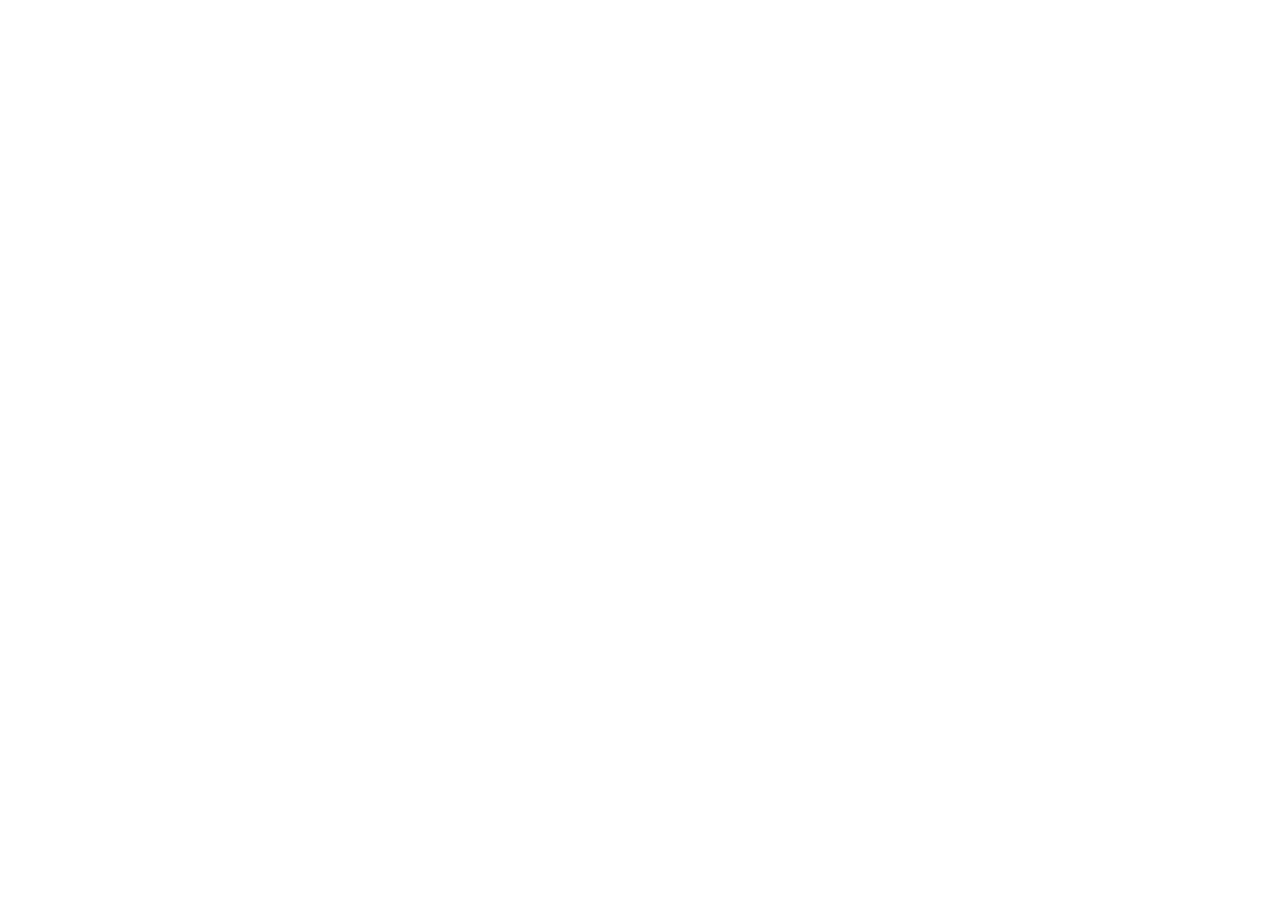
==== frontend/index.html @ 1186429f "1st" ====
<!doctype html>
<html lang="en">
<head>
<meta charset="utf-8">
<meta name="viewport" content="width=device-width,initial-scale=1">
<meta name="theme-color" content="#16140f">
<meta name="description" content="Local-first AI analysis for public GitHub repositories: architecture, technology stack, security findings, and recommendations.">
<title>GitHub Repo Analyzer</title>
<link rel="stylesheet" href="/static/style.css">
</head>
<body>
<script src="/static/app.js"></script>
</body>
</html>
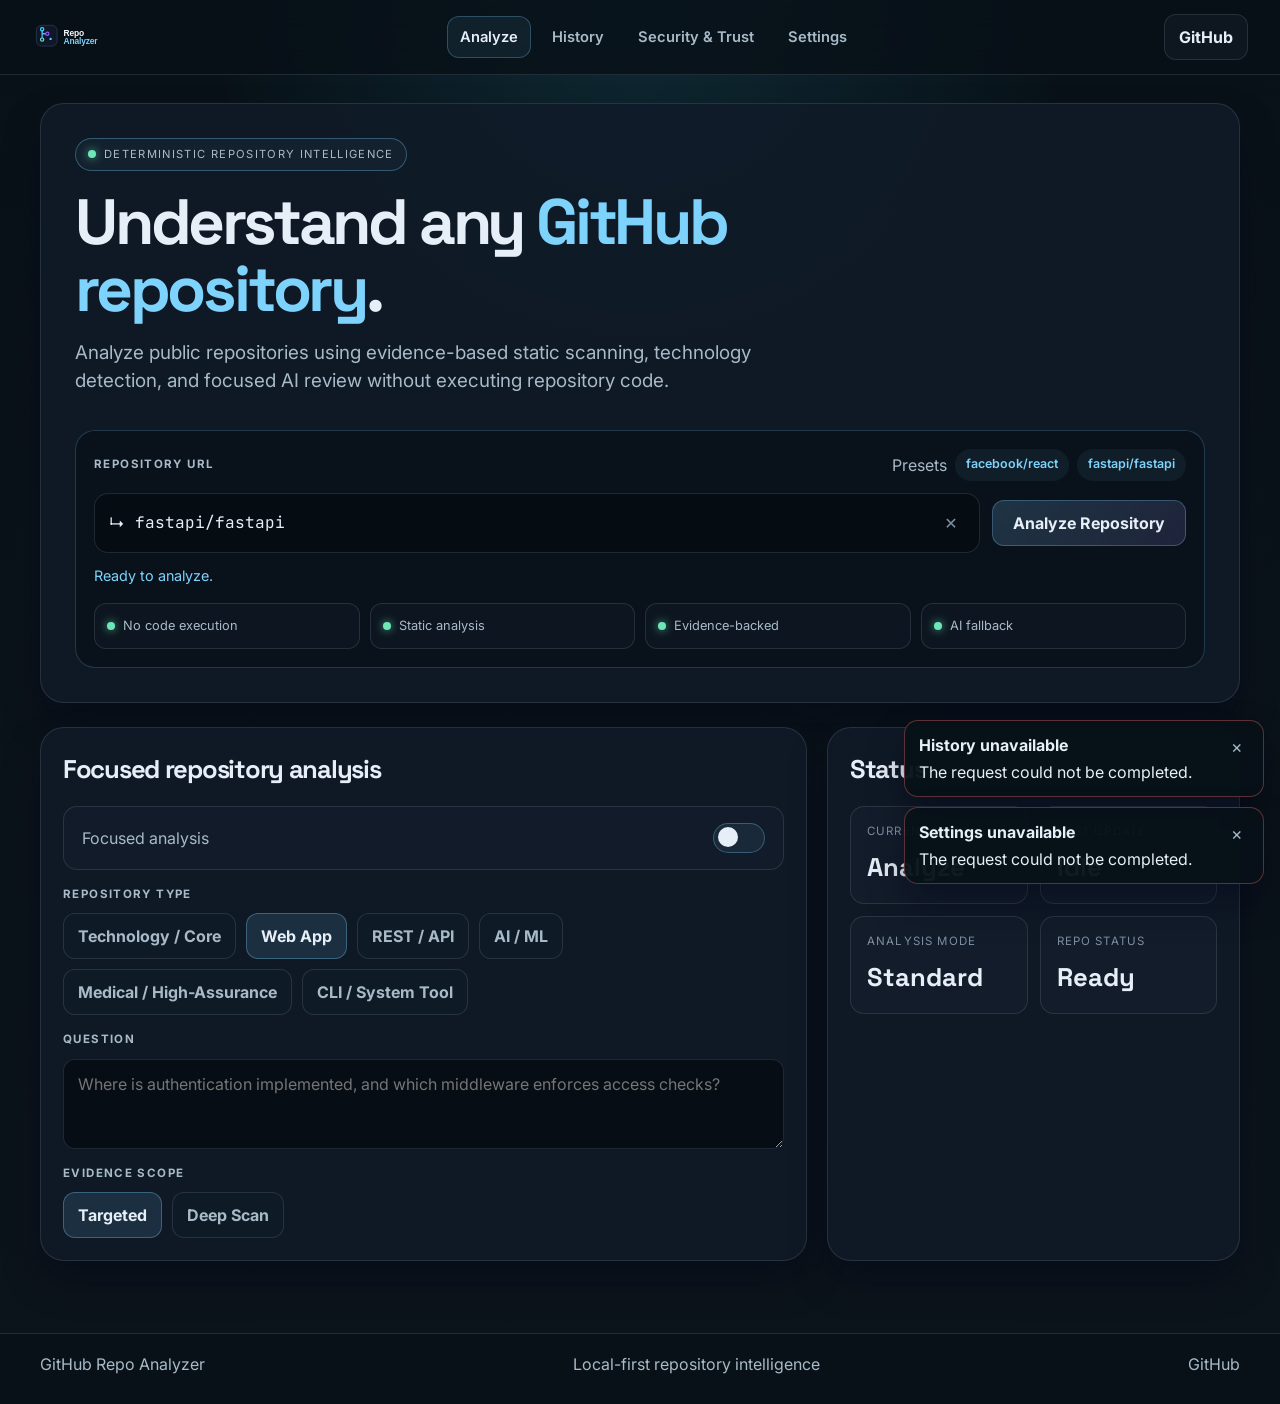
==== commit 7ed4c5b2: "2nd" ====
--- a/frontend/index.html
+++ b/frontend/index.html
@@ -1,14 +1,1029 @@
-<!doctype html>
-<html lang="en">
-<head>
-<meta charset="utf-8">
-<meta name="viewport" content="width=device-width,initial-scale=1">
-<meta name="theme-color" content="#16140f">
-<meta name="description" content="Local-first AI analysis for public GitHub repositories: architecture, technology stack, security findings, and recommendations.">
-<title>GitHub Repo Analyzer</title>
-<link rel="stylesheet" href="/static/style.css">
-</head>
-<body>
-<script src="/static/app.js"></script>
-</body>
-</html>+﻿<!DOCTYPE html>
+<html lang="en" class="dark">
+  <head>
+    <meta charset="UTF-8" />
+    <meta name="viewport" content="width=device-width, initial-scale=1.0" />
+    <meta name="description" content="GitHub Repo Analyzer for evidence-based repository intelligence." />
+    <title>GitHub Repo Analyzer</title>
+    <link rel="preconnect" href="https://fonts.googleapis.com" />
+    <link rel="preconnect" href="https://fonts.gstatic.com" crossorigin />
+    <link href="https://fonts.googleapis.com/css2?family=Inter:wght@400;500;600;700;800&family=JetBrains+Mono:wght@400;500;600;700&family=Space+Grotesk:wght@500;600;700&display=swap" rel="stylesheet" />
+    <style>
+      :root {
+        --bg: #081118;
+        --bg-elevated: #0d1721;
+        --surface: #101b28;
+        --surface-soft: #132332;
+        --surface-strong: #1a2d3d;
+        --border: rgba(148, 163, 184, 0.18);
+        --border-strong: rgba(125, 211, 252, 0.32);
+        --text: #e6eef7;
+        --text-soft: #a8bac7;
+        --text-faint: #7e8ea1;
+        --primary: #7dd3fc;
+        --primary-strong: #3ddcff;
+        --secondary: #a78bfa;
+        --success: #6ee7b7;
+        --warning: #fbbf24;
+        --danger: #f87171;
+        --shadow: 0 20px 36px rgba(2, 6, 23, 0.38);
+      }
+
+      * { box-sizing: border-box; }
+      html { scroll-behavior: smooth; }
+      body {
+        margin: 0;
+        min-height: 100vh;
+        background:
+          radial-gradient(circle at top, rgba(61, 220, 255, 0.12), transparent 28%),
+          linear-gradient(180deg, #081118 0%, #0c141b 100%);
+        color: var(--text);
+        font-family: 'Inter', system-ui, sans-serif;
+        line-height: 1.5;
+      }
+      a { color: inherit; text-decoration: none; }
+      button, input, textarea, select { font: inherit; }
+      button { cursor: pointer; }
+      img { display: block; max-width: 100%; }
+      .sr-only {
+        position: absolute; width: 1px; height: 1px; padding: 0; margin: -1px; overflow: hidden; clip: rect(0,0,0,0); white-space: nowrap; border: 0;
+      }
+      .app-shell { min-height: 100vh; display: flex; flex-direction: column; }
+      .topbar {
+        position: sticky; top: 0; z-index: 40; display: flex; align-items: center; justify-content: space-between; gap: 16px;
+        min-height: 72px; padding: 14px clamp(16px, 3vw, 32px); background: rgba(8, 17, 24, 0.82); backdrop-filter: blur(14px);
+        border-bottom: 1px solid var(--border);
+      }
+      .brand { display: inline-flex; align-items: center; gap: 10px; min-width: 0; }
+      .brand-logo { width: 110px; height: 26px; object-fit: contain; }
+      .desktop-nav { display: flex; align-items: center; justify-content: center; gap: 8px; flex: 1; min-width: 0; }
+      .nav-item {
+        border: 1px solid transparent; background: transparent; color: var(--text-soft); border-radius: 12px; padding: 9px 12px; font-size: 0.92rem;
+        font-weight: 600; white-space: nowrap; transition: all 0.18s ease;
+      }
+      .nav-item:hover, .nav-item:focus-visible { color: var(--text); background: rgba(148, 163, 184, 0.05); border-color: var(--border); outline: none; }
+      .nav-item.active { color: var(--text); background: rgba(125, 211, 252, 0.08); border-color: rgba(125, 211, 252, 0.26); }
+      .header-actions { display: flex; align-items: center; gap: 8px; }
+      .ghost-button, .primary-button, .secondary-button, .danger-button, .chip-button, .icon-button, .menu-button {
+        border: 1px solid transparent; border-radius: 12px; padding: 10px 14px; transition: all 0.18s ease;
+      }
+      .ghost-button, .menu-button { background: rgba(148, 163, 184, 0.05); border-color: var(--border); color: var(--text); }
+      .primary-button { background: linear-gradient(135deg, rgba(125, 211, 252, 0.18), rgba(167, 139, 250, 0.14)); border-color: rgba(125, 211, 252, 0.28); color: var(--text); }
+      .secondary-button { background: rgba(167, 139, 250, 0.08); border-color: rgba(167, 139, 250, 0.26); color: #ddd6fe; }
+      .danger-button { background: rgba(248, 113, 113, 0.08); border-color: rgba(248, 113, 113, 0.22); color: #fecaca; }
+      .ghost-button:hover, .primary-button:hover, .secondary-button:hover, .danger-button:hover, .chip-button:hover, .icon-button:hover, .menu-button:hover { transform: translateY(-1px); }
+      .topbar .menu-button { display: none; }
+      .mobile-menu { position: fixed; inset: 72px 0 auto 0; z-index: 30; background: rgba(7, 12, 17, 0.97); backdrop-filter: blur(16px); border-bottom: 1px solid var(--border); padding: 16px; transform: translateY(-8px); opacity: 0; pointer-events: none; transition: all 0.2s ease; }
+      .mobile-menu.open { opacity: 1; pointer-events: auto; transform: translateY(0); }
+      .mobile-menu nav { display: flex; flex-direction: column; gap: 8px; }
+      .mobile-menu .nav-item { width: 100%; text-align: left; }
+      main { width: min(1200px, calc(100% - 32px)); margin: 0 auto; padding: 28px 0 72px; flex: 1; }
+      .view { display: none; }
+      .view.active { display: block; }
+      .panel, .card {
+        background: rgba(16, 27, 40, 0.88); border: 1px solid var(--border); border-radius: 24px; box-shadow: var(--shadow);
+      }
+      .hero { padding: clamp(20px, 4vw, 34px); }
+      .eyebrow {
+        display: inline-flex; align-items: center; gap: 8px; padding: 7px 12px; border-radius: 999px; border: 1px solid var(--border-strong);
+        background: rgba(125, 211, 252, 0.04); color: var(--text-soft); font-size: 0.7rem; letter-spacing: 0.12em; text-transform: uppercase; margin-bottom: 18px;
+      }
+      .eyebrow .dot { width: 8px; height: 8px; border-radius: 50%; background: var(--success); box-shadow: 0 0 10px rgba(110, 231, 183, 0.7); }
+      h1, h2, h3, h4 { margin: 0; font-family: 'Space Grotesk', 'Segoe UI', sans-serif; letter-spacing: -0.05em; }
+      h1 { font-size: clamp(2.3rem, 6vw, 4rem); line-height: 1.05; max-width: 760px; }
+      .accent { color: var(--primary); }
+      .hero-copy { max-width: 720px; margin-top: 16px; color: var(--text-soft); font-size: clamp(1rem, 2vw, 1.18rem); }
+      .repo-form {
+        margin-top: clamp(24px, 4vw, 34px); padding: 18px; border-radius: 20px; background: rgba(8, 17, 24, 0.75); border: 1px solid rgba(125, 211, 252, 0.2);
+      }
+      .field-header { display: flex; align-items: center; justify-content: space-between; gap: 12px; flex-wrap: wrap; }
+      .field-label { color: var(--text-soft); font-size: 0.72rem; text-transform: uppercase; letter-spacing: 0.12em; font-weight: 700; }
+      .preset-group { display: flex; align-items: center; gap: 8px; flex-wrap: wrap; }
+      .preset-link {
+        display: inline-flex; align-items: center; justify-content: center; min-height: 32px; padding: 0 10px; border-radius: 999px; border: 1px solid transparent;
+        background: rgba(125, 211, 252, 0.06); color: var(--primary); font-size: 0.78rem; font-weight: 600;
+      }
+      .repo-input-row { display: flex; align-items: center; gap: 12px; margin-top: 12px; }
+      .input-shell { flex: 1; display: flex; align-items: center; gap: 10px; min-height: 60px; border-radius: 14px; border: 1px solid var(--border); background: rgba(5, 12, 18, 0.86); padding: 0 12px 0 14px; }
+      .input-shell:focus-within { border-color: rgba(125, 211, 252, 0.4); box-shadow: 0 0 0 3px rgba(125, 211, 252, 0.08); }
+      .repo-input { width: 100%; min-width: 0; border: none; background: transparent; color: var(--text); padding: 16px 0; font-family: 'JetBrains Mono', monospace; font-size: clamp(0.88rem, 2vw, 1rem); outline: none; }
+      .repo-input::placeholder { color: var(--text-faint); }
+      .clear-button { flex-shrink: 0; display: inline-flex; align-items: center; justify-content: center; width: 32px; height: 32px; border-radius: 50%; background: transparent; border: 1px solid transparent; color: var(--text-faint); }
+      .primary-button, .secondary-button, .danger-button, .ghost-button, .chip-button, .icon-button, .menu-button { display: inline-flex; align-items: center; justify-content: center; gap: 8px; min-height: 46px; font-weight: 700; }
+      .primary-button { min-width: 188px; padding-inline: 20px; }
+      .status-line { min-height: 24px; font-size: 0.9rem; color: var(--text-soft); margin-top: 12px; }
+      .status-line.success { color: var(--success); }
+      .status-line.error { color: var(--danger); }
+      .status-line.info { color: var(--primary); }
+      .trust-row { display: grid; grid-template-columns: repeat(4, minmax(0, 1fr)); gap: 10px; margin-top: 14px; }
+      .trust-item {
+        display: flex; align-items: center; gap: 8px; min-height: 46px; padding: 10px 12px; border: 1px solid var(--border); border-radius: 12px; background: rgba(148, 163, 184, 0.03); color: var(--text-soft); font-size: 0.8rem;
+      }
+      .trust-item .dot { width: 8px; height: 8px; border-radius: 50%; background: var(--success); box-shadow: 0 0 8px rgba(110, 231, 183, 0.75); flex-shrink: 0; }
+      .section-grid { display: grid; gap: 20px; margin-top: 24px; }
+      .two-col { grid-template-columns: 1.3fr 0.7fr; }
+      .card { padding: 22px; }
+      .card-header { display: flex; align-items: center; justify-content: space-between; gap: 12px; margin-bottom: 18px; }
+      .card-title { font-size: clamp(1.2rem, 2vw, 1.7rem); }
+      .stack { display: grid; gap: 16px; }
+      .toggle-row { display: flex; align-items: center; justify-content: space-between; gap: 12px; padding: 16px 18px; border: 1px solid var(--border); border-radius: 14px; background: rgba(148, 163, 184, 0.02); }
+      .toggle-button { position: relative; width: 52px; height: 30px; border-radius: 999px; border: 1px solid rgba(125, 211, 252, 0.3); background: rgba(125, 211, 252, 0.08); padding: 0; }
+      .toggle-button::after { content: ''; position: absolute; top: 3px; left: 4px; width: 20px; height: 20px; border-radius: 50%; background: var(--text); transition: transform 0.2s ease; }
+      .toggle-button[aria-checked='true'] { background: rgba(110, 231, 183, 0.16); }
+      .toggle-button[aria-checked='true']::after { transform: translateX(22px); background: var(--success); }
+      .field { display: grid; gap: 10px; }
+      .chip-grid { display: flex; flex-wrap: wrap; gap: 10px; }
+      .chip-button { background: rgba(16, 27, 40, 0.76); border-color: var(--border); color: var(--text-soft); min-height: 40px; padding-inline: 14px; }
+      .chip-button.active { background: rgba(125, 211, 252, 0.12); border-color: rgba(125, 211, 252, 0.32); color: var(--text); }
+      .text-input, .textarea, .select { width: 100%; border: 1px solid var(--border); border-radius: 12px; background: rgba(5, 12, 18, 0.86); color: var(--text); padding: 12px 14px; }
+      .textarea { resize: vertical; min-height: 90px; }
+      .text-input:focus, .textarea:focus, .select:focus { border-color: rgba(125, 211, 252, 0.42); box-shadow: 0 0 0 3px rgba(125, 211, 252, 0.08); outline: none; }
+      .metrics { display: grid; grid-template-columns: repeat(auto-fit, minmax(140px, 1fr)); gap: 12px; }
+      .metric { border: 1px solid var(--border); border-radius: 14px; background: rgba(148, 163, 184, 0.025); padding: 16px; }
+      .metric-label { display: block; font-size: 0.72rem; letter-spacing: 0.1em; text-transform: uppercase; color: var(--text-faint); margin-bottom: 8px; }
+      .metric-value { font-family: 'Space Grotesk', 'Segoe UI', sans-serif; font-size: clamp(1.2rem, 2vw, 1.7rem); font-weight: 700; }
+      .progress-shell { display: grid; gap: 18px; }
+      .progress-header { display: flex; align-items: center; justify-content: space-between; gap: 16px; flex-wrap: wrap; }
+      .status-badge {
+        display: inline-flex; align-items: center; gap: 8px; border-radius: 999px; background: rgba(125, 211, 252, 0.07); border: 1px solid rgba(125, 211, 252, 0.2); padding: 8px 12px; color: var(--primary); font-weight: 700; font-size: 0.78rem; letter-spacing: 0.08em; text-transform: uppercase;
+      }
+      .status-badge::before { content: ''; width: 8px; height: 8px; border-radius: 50%; background: currentColor; }
+      .progress-bar { height: 12px; border-radius: 999px; border: 1px solid rgba(148,163,184,0.12); background: rgba(148,163,184,0.08); overflow: hidden; }
+      .progress-fill { width: 0; height: 100%; background: linear-gradient(90deg, var(--primary), var(--secondary)); transition: width 0.25s ease; }
+      .pipeline-list { display: grid; gap: 10px; }
+      .pipeline-item { display: grid; grid-template-columns: 16px 1fr auto; gap: 12px; align-items: center; padding: 10px 12px; border: 1px solid var(--border); border-radius: 12px; background: rgba(148, 163, 184, 0.02); }
+      .pipeline-item.active { border-color: rgba(125, 211, 252, 0.35); background: rgba(125, 211, 252, 0.08); }
+      .pipeline-item.complete { border-color: rgba(110, 231, 183, 0.35); background: rgba(110, 231, 183, 0.06); }
+      .pipeline-dot { width: 10px; height: 10px; border-radius: 50%; background: rgba(148, 163, 184, 0.5); }
+      .pipeline-item.complete .pipeline-dot { background: var(--success); }
+      .pipeline-item.active .pipeline-dot { background: var(--primary); box-shadow: 0 0 10px rgba(125, 211, 252, 0.7); }
+      .pipeline-meta { color: var(--text-faint); font-size: 0.72rem; text-transform: uppercase; letter-spacing: 0.08em; }
+      .report-hero { display: flex; align-items: center; justify-content: space-between; gap: 12px; flex-wrap: wrap; margin-bottom: 18px; }
+      .report-actions { display: flex; flex-wrap: wrap; gap: 10px; }
+      .report-sections { display: grid; gap: 18px; }
+      .report-section { border: 1px solid var(--border); border-radius: 18px; background: rgba(148,163,184,0.02); padding: 18px; }
+      .report-section h3 { font-size: 1.08rem; margin-bottom: 12px; }
+      .tag-list { display: flex; flex-wrap: wrap; gap: 8px; }
+      .tag { display: inline-flex; align-items: center; border-radius: 999px; border: 1px solid var(--border); background: rgba(148, 163, 184, 0.04); padding: 6px 10px; color: var(--text-soft); font-size: 0.78rem; }
+      .muted { color: var(--text-soft); }
+      .list { display: grid; gap: 12px; }
+      .list-item { border: 1px solid var(--border); border-radius: 12px; background: rgba(148,163,184,0.02); padding: 14px 16px; }
+      .history-grid { display: grid; gap: 12px; }
+      .history-item { padding: 16px; border: 1px solid var(--border); border-radius: 14px; background: rgba(148,163,184,0.02); }
+      .history-row { display: flex; align-items: center; justify-content: space-between; gap: 12px; flex-wrap: wrap; }
+      .history-title { font-weight: 700; }
+      .history-actions { display: flex; gap: 8px; flex-wrap: wrap; }
+      .empty-state { padding: 26px 18px; border: 1px dashed var(--border); border-radius: 14px; text-align: center; color: var(--text-soft); }
+      .settings-list { display: grid; gap: 12px; }
+      .settings-row { display: flex; justify-content: space-between; align-items: center; gap: 12px; border: 1px solid var(--border); border-radius: 12px; padding: 12px 14px; background: rgba(148,163,184,0.02); }
+      .info-grid { display: grid; grid-template-columns: repeat(auto-fit, minmax(200px, 1fr)); gap: 12px; }
+      .info-box { border: 1px solid var(--border); border-radius: 14px; padding: 16px; background: rgba(148,163,184,0.02); }
+      .info-box h4 { font-size: 0.8rem; letter-spacing: 0.08em; text-transform: uppercase; color: var(--text-faint); margin-bottom: 8px; }
+      footer { border-top: 1px solid var(--border); margin-top: auto; background: rgba(8,17,24,0.7); }
+      .footer-inner { width: min(1200px, calc(100% - 32px)); margin: 0 auto; padding: 18px 0 28px; display: flex; align-items: center; justify-content: space-between; gap: 12px; flex-wrap: wrap; color: var(--text-soft); }
+      .toast-stack { position: fixed; right: 16px; bottom: 16px; z-index: 60; width: min(360px, calc(100vw - 32px)); display: grid; gap: 10px; }
+      .toast {
+        display: flex; align-items: flex-start; justify-content: space-between; gap: 12px; padding: 12px 14px; border: 1px solid var(--border); border-radius: 14px; background: rgba(8,17,24,0.96); box-shadow: var(--shadow);
+      }
+      .toast.success { border-color: rgba(110,231,183,0.35); }
+      .toast.error { border-color: rgba(248,113,113,0.35); }
+      .toast.info { border-color: rgba(125,211,252,0.35); }
+      .toast-title { display: block; font-weight: 700; margin-bottom: 3px; }
+      .toast-close { background: transparent; border: none; color: var(--text-soft); font-size: 1.1rem; }
+      .button-disabled { opacity: 0.6; pointer-events: none; }
+      .visually-hidden { position: absolute !important; clip: rect(1px,1px,1px,1px); height: 1px; width: 1px; overflow: hidden; white-space: nowrap; }
+      @media (max-width: 900px) { .desktop-nav { display: none; } .topbar .menu-button { display: inline-flex; } .two-col { grid-template-columns: 1fr; } }
+      @media (max-width: 640px) {
+        main { width: min(1200px, calc(100% - 20px)); padding-top: 18px; }
+        .topbar { padding-inline: 12px; }
+        .brand-logo { width: 100px; height: 24px; }
+        .repo-input-row { flex-direction: column; align-items: stretch; }
+        .primary-button { width: 100%; }
+        .trust-row { grid-template-columns: repeat(2, minmax(0, 1fr)); }
+        .card, .hero { padding: 16px; }
+      }
+      @media (max-width: 380px) { .trust-row { grid-template-columns: 1fr; } }
+      @media (prefers-reduced-motion: reduce) {
+        *, *::before, *::after { animation-duration: 0.01ms !important; animation-iteration-count: 1 !important; transition-duration: 0.01ms !important; scroll-behavior: auto !important; }
+      }
+    </style>
+  </head>
+  <body>
+    <div class="app-shell">
+      <header class="topbar" aria-label="Site header">
+        <div class="brand" aria-label="GitHub Repo Analyzer home">
+          <img class="brand-logo" src="assets/logo.svg" alt="GitHub Repo Analyzer logo" />
+        </div>
+
+        <nav class="desktop-nav" aria-label="Primary navigation">
+          <button class="nav-item active" type="button" data-view="analyze">Analyze</button>
+          <button class="nav-item" type="button" data-view="history">History</button>
+          <button class="nav-item" type="button" data-view="security">Security &amp; Trust</button>
+          <button class="nav-item" type="button" data-view="settings">Settings</button>
+        </nav>
+
+        <div class="header-actions">
+          <a class="ghost-button" href="https://github.com" target="_blank" rel="noreferrer">GitHub</a>
+          <button class="menu-button" id="menuToggle" type="button" aria-expanded="false" aria-controls="mobileMenu" aria-label="Toggle navigation menu">Menu</button>
+        </div>
+      </header>
+
+      <div class="mobile-menu" id="mobileMenu" aria-label="Mobile menu">
+        <nav>
+          <button class="nav-item active" type="button" data-view="analyze">Analyze</button>
+          <button class="nav-item" type="button" data-view="history">History</button>
+          <button class="nav-item" type="button" data-view="security">Security &amp; Trust</button>
+          <button class="nav-item" type="button" data-view="settings">Settings</button>
+          <a class="nav-item" href="https://github.com" target="_blank" rel="noreferrer">GitHub Repository</a>
+        </nav>
+      </div>
+
+      <main>
+        <section class="view active" data-view-section="analyze">
+          <div class="hero panel">
+            <div class="eyebrow"><span class="dot" aria-hidden="true"></span> Deterministic repository intelligence</div>
+            <h1>Understand any <span class="accent">GitHub repository</span>.</h1>
+            <p class="hero-copy">Analyze public repositories using evidence-based static scanning, technology detection, and focused AI review without executing repository code.</p>
+
+            <div class="repo-form">
+              <div class="field-header">
+                <label class="field-label" for="repoInput">Repository URL</label>
+                <div class="preset-group" aria-label="Quick repository presets">
+                  <span class="muted">Presets</span>
+                  <button class="preset-link" type="button" data-preset="facebook/react">facebook/react</button>
+                  <button class="preset-link" type="button" data-preset="fastapi/fastapi">fastapi/fastapi</button>
+                </div>
+              </div>
+
+              <div class="repo-input-row">
+                <div class="input-shell">
+                  <span aria-hidden="true">↳</span>
+                  <input id="repoInput" class="repo-input" type="text" value="fastapi/fastapi" spellcheck="false" autocomplete="off" aria-label="Repository URL or owner/repository" placeholder="https://github.com/owner/repository" />
+                  <button class="clear-button" id="clearRepoInput" type="button" aria-label="Clear repository input">✕</button>
+                </div>
+                <button class="primary-button" id="analyzeButton" type="button">Analyze Repository</button>
+              </div>
+
+              <div id="validationStatus" class="status-line info" aria-live="polite">Ready to analyze.</div>
+
+              <div class="trust-row" aria-label="Trust and safety highlights">
+                <div class="trust-item"><span class="dot" aria-hidden="true"></span><span>No code execution</span></div>
+                <div class="trust-item"><span class="dot" aria-hidden="true"></span><span>Static analysis</span></div>
+                <div class="trust-item"><span class="dot" aria-hidden="true"></span><span>Evidence-backed</span></div>
+                <div class="trust-item"><span class="dot" aria-hidden="true"></span><span>AI fallback</span></div>
+              </div>
+            </div>
+          </div>
+
+          <div class="section-grid two-col">
+            <div class="card">
+              <div class="card-header">
+                <h2 class="card-title">Focused repository analysis</h2>
+              </div>
+
+              <div class="stack">
+                <div class="toggle-row">
+                  <span class="muted">Focused analysis</span>
+                  <button id="focusedToggle" class="toggle-button" type="button" role="switch" aria-checked="false" aria-label="Enable focused analysis"></button>
+                </div>
+
+                <div class="field">
+                  <label class="field-label" for="archetypeGrid">Repository type</label>
+                  <div class="chip-grid" id="archetypeGrid" aria-label="Repository archetype selector"></div>
+                </div>
+
+                <div class="field">
+                  <label class="field-label" for="questionInput">Question</label>
+                  <textarea id="questionInput" class="textarea" placeholder="Where is authentication implemented, and which middleware enforces access checks?" aria-label="Focused analysis question" disabled></textarea>
+                </div>
+
+                <div class="field">
+                  <label class="field-label">Evidence scope</label>
+                  <div class="chip-grid" id="scopeGrid" aria-label="Evidence scope selector">
+                    <button class="chip-button active" type="button" data-scope="targeted" aria-pressed="true">Targeted</button>
+                    <button class="chip-button" type="button" data-scope="deep" aria-pressed="false">Deep Scan</button>
+                  </div>
+                </div>
+              </div>
+            </div>
+
+            <div class="card">
+              <div class="card-header">
+                <h2 class="card-title">Status</h2>
+              </div>
+              <div class="metrics">
+                <div class="metric">
+                  <span class="metric-label">Current view</span>
+                  <span class="metric-value" id="viewStatus">Analyze</span>
+                </div>
+                <div class="metric">
+                  <span class="metric-label">Last update</span>
+                  <span class="metric-value" id="lastUpdatedStatus">Idle</span>
+                </div>
+                <div class="metric">
+                  <span class="metric-label">Analysis mode</span>
+                  <span class="metric-value" id="analysisModeStatus">Standard</span>
+                </div>
+                <div class="metric">
+                  <span class="metric-label">Repo status</span>
+                  <span class="metric-value" id="repoStatusValue">Ready</span>
+                </div>
+              </div>
+            </div>
+          </div>
+        </section>
+
+        <section class="view" data-view-section="progress">
+          <div class="card">
+            <div class="progress-shell">
+              <div class="progress-header">
+                <div>
+                  <div class="field-label">Analysis pipeline</div>
+                  <h2 class="card-title" id="progressTitle">Queued</h2>
+                </div>
+                <div class="status-badge" id="progressBadge">Queued</div>
+              </div>
+
+              <div class="progress-bar" aria-label="Analysis progress">
+                <div class="progress-fill" id="progressFill"></div>
+              </div>
+
+              <div class="pipeline-list" id="pipelineList"></div>
+
+              <div class="report-actions">
+                <button class="secondary-button" type="button" id="returnToAnalyze">Back to analyze</button>
+                <button class="danger-button" type="button" id="cancelAnalysisButton" hidden>Abort analysis</button>
+              </div>
+            </div>
+          </div>
+        </section>
+
+        <section class="view" data-view-section="report">
+          <div class="report-hero">
+            <div>
+              <div class="field-label">Repository report</div>
+              <h2 class="card-title" id="reportTitle">Repository report</h2>
+            </div>
+            <div class="report-actions">
+              <button class="secondary-button" type="button" id="reAnalyzeButton">Re-analyze</button>
+              <button class="ghost-button" type="button" id="exportReportButton">Export</button>
+              <button class="ghost-button" type="button" id="shareReportButton">Share</button>
+              <button class="ghost-button" type="button" id="copyReportButton">Copy</button>
+            </div>
+          </div>
+
+          <div class="report-sections" id="reportSections"></div>
+        </section>
+
+        <section class="view" data-view-section="history">
+          <div class="card">
+            <div class="card-header">
+              <h2 class="card-title">Analysis history</h2>
+            </div>
+            <div id="historyList" class="history-grid"></div>
+          </div>
+        </section>
+
+        <section class="view" data-view-section="security">
+          <div class="card">
+            <div class="card-header">
+              <h2 class="card-title">Security &amp; trust</h2>
+            </div>
+            <div class="info-grid">
+              <div class="info-box">
+                <h4>Repository access</h4>
+                <p class="muted">Public GitHub repositories are validated and downloaded via the backend using the GitHub REST API. The app never executes repository code or package installers.</p>
+              </div>
+              <div class="info-box">
+                <h4>Static analysis</h4>
+                <p class="muted">Archives are scanned locally in a deterministic workspace. Unsafe paths, secrets, and oversized content are filtered before AI review.</p>
+              </div>
+              <div class="info-box">
+                <h4>AI processing</h4>
+                <p class="muted">Evidence is sent to configured AI providers in a provider-priority sequence. Keys remain in backend environment settings and are never exposed to the browser.</p>
+              </div>
+              <div class="info-box">
+                <h4>Evidence generation</h4>
+                <p class="muted">Focused analyses cite real file excerpts and line ranges extracted from the repository workspace after ranking and review.</p>
+              </div>
+            </div>
+          </div>
+        </section>
+
+        <section class="view" data-view-section="settings">
+          <div class="card">
+            <div class="card-header">
+              <h2 class="card-title">Settings</h2>
+            </div>
+            <div id="settingsPanel" class="settings-list"></div>
+          </div>
+        </section>
+      </main>
+
+      <footer>
+        <div class="footer-inner">
+          <div>GitHub Repo Analyzer</div>
+          <div>Local-first repository intelligence</div>
+          <div><a href="https://github.com" target="_blank" rel="noreferrer">GitHub</a></div>
+        </div>
+      </footer>
+    </div>
+
+    <div id="toastStack" class="toast-stack" aria-live="polite" aria-atomic="true"></div>
+
+    <script>
+      const PIPELINE_STAGES = [
+        { key: 'queued', label: 'Queued' },
+        { key: 'validating', label: 'Repository validation' },
+        { key: 'downloading', label: 'Repository fetch' },
+        { key: 'extracting', label: 'Repository indexing' },
+        { key: 'scanning', label: 'Technology detection' },
+        { key: 'building_context', label: 'Context assembly' },
+        { key: 'discovering', label: 'Evidence ranking' },
+        { key: 'extracting_evidence', label: 'Evidence extraction' },
+        { key: 'interpreting', label: 'AI reasoning' },
+        { key: 'analyzing', label: 'AI analysis' },
+        { key: 'validating_result', label: 'Validation' },
+        { key: 'completed', label: 'Completed' }
+      ];
+
+      const ARCHETYPES = [
+        { label: 'Technology / Core', value: 'technology' },
+        { label: 'Web App', value: 'web_app' },
+        { label: 'REST / API', value: 'api' },
+        { label: 'AI / ML', value: 'ai_ml' },
+        { label: 'Medical / High-Assurance', value: 'medical' },
+        { label: 'CLI / System Tool', value: 'cli' }
+      ];
+
+      const state = {
+        currentView: 'analyze',
+        repository: '',
+        selectedArchetype: 'web_app',
+        selectedScope: 'targeted',
+        analysisId: null,
+        poller: null,
+        result: null,
+        settings: null,
+        history: []
+      };
+
+      const repoInput = document.getElementById('repoInput');
+      const validationStatus = document.getElementById('validationStatus');
+      const analyzeButton = document.getElementById('analyzeButton');
+      const questionInput = document.getElementById('questionInput');
+      const focusedToggle = document.getElementById('focusedToggle');
+
+      function setView(viewName) {
+        state.currentView = viewName;
+        document.querySelectorAll('[data-view-section]').forEach((section) => {
+          const isActive = section.getAttribute('data-view-section') === viewName;
+          section.classList.toggle('active', isActive);
+        });
+        document.querySelectorAll('.nav-item[data-view]').forEach((button) => {
+          const isActive = button.getAttribute('data-view') === viewName;
+          button.classList.toggle('active', isActive);
+        });
+        document.getElementById('viewStatus').textContent = viewName === 'history' ? 'History' : viewName === 'security' ? 'Security & Trust' : viewName === 'settings' ? 'Settings' : viewName === 'progress' ? 'Progress' : viewName === 'report' ? 'Report' : 'Analyze';
+      }
+
+      function humanizeStatus(status) {
+        if (!status) return 'Queued';
+        return status.split('_').map((part) => part.charAt(0).toUpperCase() + part.slice(1)).join(' ');
+      }
+
+      function showToast(title, message, type = 'info') {
+        const toast = document.createElement('div');
+        toast.className = `toast ${type}`;
+        toast.innerHTML = `
+          <div>
+            <span class="toast-title">${title}</span>
+            <span>${message}</span>
+          </div>
+          <button class="toast-close" type="button" aria-label="Dismiss notification">×</button>
+        `;
+        toast.querySelector('.toast-close').addEventListener('click', () => toast.remove());
+        document.getElementById('toastStack').appendChild(toast);
+        window.setTimeout(() => toast.remove(), 4200);
+      }
+
+      function setValidationState(type, message) {
+        validationStatus.className = `status-line ${type}`;
+        validationStatus.textContent = message;
+      }
+
+      function normalizeRepository(value) {
+        const trimmed = value.trim();
+        if (!trimmed) {
+          return { ok: false, error: 'Please enter a valid GitHub repository URL.' };
+        }
+
+        if (trimmed.includes('://')) {
+          try {
+            const url = new URL(trimmed);
+            if (url.hostname.toLowerCase() !== 'github.com') {
+              return { ok: false, error: 'Only GitHub.com repositories are supported.' };
+            }
+            const segments = url.pathname.replace(/^\/+|\/+$/g, '').split('/').filter(Boolean);
+            if (segments.length < 2) {
+              return { ok: false, error: 'Please enter a valid GitHub repository URL.' };
+            }
+            const owner = segments[0];
+            const repo = segments[1].replace(/\.git$/i, '');
+            if (!owner || !repo || !/^[A-Za-z0-9_.-]+$/.test(owner) || !/^[A-Za-z0-9_.-]+$/.test(repo)) {
+              return { ok: false, error: 'Repository owner and name contain invalid characters.' };
+            }
+            return { ok: true, value: `https://github.com/${owner}/${repo}` };
+          } catch (_error) {
+            return { ok: false, error: 'Please enter a valid GitHub repository URL.' };
+          }
+        }
+
+        const shorthand = trimmed.replace(/^https?:\/\/github\.com\//i, '').replace(/\/+$/, '').replace(/\.git$/i, '');
+        const parts = shorthand.split('/').filter(Boolean);
+        if (parts.length !== 2) {
+          return { ok: false, error: 'Use owner/repository such as facebook/react.' };
+        }
+
+        const [owner, repo] = parts;
+        if (!owner || !repo || !/^[A-Za-z0-9_.-]+$/.test(owner) || !/^[A-Za-z0-9_.-]+$/.test(repo)) {
+          return { ok: false, error: 'Repository owner and name contain invalid characters.' };
+        }
+        return { ok: true, value: `https://github.com/${owner}/${repo}` };
+      }
+
+      function renderArchetypes() {
+        const grid = document.getElementById('archetypeGrid');
+        grid.innerHTML = '';
+        ARCHETYPES.forEach((type) => {
+          const button = document.createElement('button');
+          button.type = 'button';
+          button.className = 'chip-button';
+          if (state.selectedArchetype === type.value) {
+            button.classList.add('active');
+            button.setAttribute('aria-pressed', 'true');
+          } else {
+            button.setAttribute('aria-pressed', 'false');
+          }
+          button.textContent = type.label;
+          button.addEventListener('click', () => {
+            state.selectedArchetype = type.value;
+            renderArchetypes();
+          });
+          grid.appendChild(button);
+        });
+      }
+
+      function renderScopeButtons() {
+        document.querySelectorAll('[data-scope]').forEach((button) => {
+          const checked = button.dataset.scope === state.selectedScope;
+          button.classList.toggle('active', checked);
+          button.setAttribute('aria-pressed', String(checked));
+        });
+      }
+
+      async function fetchJson(url, options = {}) {
+        const response = await fetch(url, { headers: { 'Content-Type': 'application/json' }, ...options });
+        const contentType = response.headers.get('content-type') || '';
+        let payload = null;
+        if (contentType.includes('application/json')) {
+          payload = await response.json();
+        }
+        if (!response.ok) {
+          const message = payload && payload.detail ? payload.detail : 'The request could not be completed.';
+          throw new Error(message);
+        }
+        return payload;
+      }
+
+      async function validateRepository() {
+        const normalized = normalizeRepository(repoInput.value);
+        if (!normalized.ok) {
+          setValidationState('error', normalized.error);
+          return null;
+        }
+
+        try {
+          await fetchJson('/api/repositories/validate', {
+            method: 'POST',
+            body: JSON.stringify({ url: normalized.value })
+          });
+          setValidationState('success', 'Valid GitHub repository.');
+          state.repository = normalized.value;
+          return normalized.value;
+        } catch (error) {
+          setValidationState('error', error.message || 'Unable to validate this repository.');
+          return null;
+        }
+      }
+
+      async function startAnalysis() {
+        const repository = await validateRepository();
+        if (!repository) return;
+
+        const advancedEnabled = focusedToggle.getAttribute('aria-checked') === 'true';
+        const question = questionInput.value.trim();
+        if (advancedEnabled && !question) {
+          setValidationState('error', 'A focused analysis question is required when advanced analysis is enabled.');
+          questionInput.focus();
+          return;
+        }
+
+        analyzeButton.classList.add('button-disabled');
+        analyzeButton.disabled = true;
+
+        try {
+          const response = await fetchJson('/api/analyze', {
+            method: 'POST',
+            body: JSON.stringify({
+              url: repository,
+              advanced: {
+                enabled: advancedEnabled,
+                repository_type: state.selectedArchetype,
+                question: question
+              }
+            })
+          });
+
+          state.analysisId = response.analysis_id;
+          setView('progress');
+          document.getElementById('progressTitle').textContent = 'Queued';
+          document.getElementById('progressBadge').textContent = 'Queued';
+          renderPipelineState('queued');
+          document.getElementById('lastUpdatedStatus').textContent = 'Queued';
+          document.getElementById('repoStatusValue').textContent = 'Running';
+          document.getElementById('analysisModeStatus').textContent = advancedEnabled ? 'Focused' : 'Standard';
+          pollAnalysisStatus(response.analysis_id);
+          showToast('Analysis started', 'The repository analysis is running in the background.', 'info');
+        } catch (error) {
+          setValidationState('error', error.message || 'The repository analysis could not be started.');
+          showToast('Analysis failed', error.message || 'Could not analyze repository.', 'error');
+        } finally {
+          analyzeButton.disabled = false;
+          analyzeButton.classList.remove('button-disabled');
+        }
+      }
+
+      function renderPipelineState(status) {
+        const currentIndex = PIPELINE_STAGES.findIndex((stage) => stage.key === status);
+        const progressPercent = currentIndex >= 0 ? ((currentIndex + 1) / PIPELINE_STAGES.length) * 100 : 0;
+        document.getElementById('progressFill').style.width = `${Math.min(progressPercent, 100)}%`;
+        document.getElementById('progressBadge').textContent = humanizeStatus(status || 'queued');
+        document.getElementById('progressTitle').textContent = humanizeStatus(status || 'queued');
+
+        const list = document.getElementById('pipelineList');
+        list.innerHTML = PIPELINE_STAGES.map((stage, index) => {
+          const active = stage.key === status;
+          const complete = index < (currentIndex >= 0 ? currentIndex : 0);
+          return `
+            <div class="pipeline-item ${active ? 'active' : ''} ${complete ? 'complete' : ''}">
+              <span class="pipeline-dot" aria-hidden="true"></span>
+              <div>${stage.label}</div>
+              <div class="pipeline-meta">${complete ? 'Complete' : active ? 'Current' : 'Queued'}</div>
+            </div>
+          `;
+        }).join('');
+      }
+
+      async function pollAnalysisStatus(id) {
+        if (state.poller) clearInterval(state.poller);
+
+        const tick = async () => {
+          try {
+            const data = await fetchJson(`/api/analyze/${id}`);
+            document.getElementById('lastUpdatedStatus').textContent = humanizeStatus(data.status || 'queued');
+            document.getElementById('repoStatusValue').textContent = data.status === 'completed' ? 'Complete' : data.status === 'failed' ? 'Failed' : 'Running';
+            renderPipelineState(data.status || 'queued');
+
+            if (data.status === 'completed') {
+              clearInterval(state.poller);
+              state.poller = null;
+              state.result = data.result || null;
+              renderReport(data);
+              setView('report');
+              showToast('Analysis complete', 'The repository report is ready.', 'success');
+            } else if (data.status === 'failed') {
+              clearInterval(state.poller);
+              state.poller = null;
+              setValidationState('error', data.error || 'The analysis failed and no result was produced.');
+              showToast('Analysis failed', data.error || 'The analysis could not complete.', 'error');
+              setView('analyze');
+            }
+          } catch (error) {
+            clearInterval(state.poller);
+            state.poller = null;
+            setView('analyze');
+            setValidationState('error', error.message || 'Unable to load analysis status.');
+            showToast('Status unavailable', 'The backend was not reachable while checking the analysis status.', 'error');
+          }
+        };
+
+        await tick();
+        state.poller = setInterval(tick, 2000);
+      }
+
+      function escapeHtml(value) {
+        return String(value ?? '')
+          .replace(/&/g, '&amp;')
+          .replace(/</g, '&lt;')
+          .replace(/>/g, '&gt;')
+          .replace(/"/g, '&quot;')
+          .replace(/'/g, '&#039;');
+      }
+
+      function renderTagList(items) {
+        if (!Array.isArray(items) || items.length === 0) {
+          return '<p class="muted">Not available.</p>';
+        }
+        return `<div class="tag-list">${items.map((item) => `<span class="tag">${escapeHtml(String(item))}</span>`).join('')}</div>`;
+      }
+
+      function renderEvidenceList(result) {
+        const evidence = result.evidence || [];
+        if (!Array.isArray(evidence) || evidence.length === 0) {
+          return '<p class="muted">No evidence was produced for this analysis.</p>';
+        }
+        return `
+          <div class="list">
+            ${evidence.map((item) => `
+              <div class="list-item">
+                <div class="muted">${escapeHtml(item.file || item.path || 'Evidence')}</div>
+                <div>${escapeHtml(item.reason || 'Evidence was discovered in the repository scan.')}</div>
+                ${Array.isArray(item.symbols) && item.symbols.length ? `<div class="tag-list" style="margin-top:8px;">${item.symbols.map((symbol) => `<span class="tag">${escapeHtml(symbol)}</span>`).join('')}</div>` : ''}
+              </div>
+            `).join('')}
+          </div>
+        `;
+      }
+
+      function renderReport(data) {
+        const result = data.result || state.result || {};
+        const repoName = result.repository && result.repository.name ? `${result.repository.owner}/${result.repository.name}` : state.repository || 'Repository';
+        document.getElementById('reportTitle').textContent = repoName;
+
+        const sections = [
+          { heading: 'Repository Overview', body: `
+            <div class="metrics">
+              <div class="metric"><span class="metric-label">Overall score</span><span class="metric-value">${result.overall_score ?? '—'}</span></div>
+              <div class="metric"><span class="metric-label">Confidence</span><span class="metric-value">${result.confidence || 'Not available'}</span></div>
+              <div class="metric"><span class="metric-label">Technology stack</span><span class="metric-value">${Array.isArray(result.technology_stack) ? result.technology_stack.length : '—'}</span></div>
+              <div class="metric"><span class="metric-label">Recommendations</span><span class="metric-value">${Array.isArray(result.recommendations) ? result.recommendations.length : '—'}</span></div>
+            </div>
+          ` },
+          { heading: 'Architecture', body: `<p class="muted">${escapeHtml(result.architecture && result.architecture.description ? result.architecture.description : 'Architecture details are not available for this repository.')}</p>` },
+          { heading: 'Technology Stack', body: renderTagList(result.technology_stack) },
+          { heading: 'Repository Structure', body: renderTagList(result.directory_overview || result.important_files || []) },
+          { heading: 'Strengths', body: renderTagList(result.strengths) },
+          { heading: 'Weaknesses', body: renderTagList(result.weaknesses) },
+          { heading: 'Security Findings', body: renderTagList(result.security_findings) },
+          { heading: 'AI Insights', body: `<p class="muted">${escapeHtml(result.project_purpose || 'AI insights were not generated for this repository.')}</p>` },
+          { heading: 'Evidence', body: renderEvidenceList(result) },
+          { heading: 'Recommendations', body: renderTagList(result.recommendations) }
+        ];
+
+        const container = document.getElementById('reportSections');
+        container.innerHTML = `
+          <div class="report-section">
+            <h3>Executive summary</h3>
+            <p class="muted">${escapeHtml(data.summary || result.executive_summary || 'No summary available.')}</p>
+          </div>
+          ${sections.map((section) => `
+            <div class="report-section">
+              <h3>${section.heading}</h3>
+              ${section.body}
+            </div>
+          `).join('')}
+        `;
+      }
+
+      async function loadHistory() {
+        try {
+          const analyses = await fetchJson('/api/analyses');
+          state.history = Array.isArray(analyses) ? analyses : [];
+          const container = document.getElementById('historyList');
+          if (!state.history.length) {
+            container.innerHTML = '<div class="empty-state">No repository analyses yet.</div>';
+            return;
+          }
+
+          container.innerHTML = state.history.map((item) => `
+            <div class="history-item">
+              <div class="history-row">
+                <div>
+                  <div class="history-title">${escapeHtml(item.owner && item.name ? `${item.owner}/${item.name}` : item.repository_url || 'Unknown repository')}</div>
+                  <div class="muted">${escapeHtml(item.created_at ? new Date(item.created_at).toLocaleString() : 'Unknown date')} • ${escapeHtml(item.status || 'Queued')}</div>
+                </div>
+                <div class="history-actions">
+                  <button class="ghost-button" type="button" data-open-history="${item.id}">Open</button>
+                  <button class="danger-button" type="button" data-delete-history="${item.id}">Delete</button>
+                </div>
+              </div>
+              <div class="muted" style="margin-top:10px;">${escapeHtml(item.summary || item.error || 'No summary available.')}</div>
+            </div>
+          `).join('');
+
+          container.querySelectorAll('[data-open-history]').forEach((button) => {
+            button.addEventListener('click', async () => {
+              try {
+                const detail = await fetchJson(`/api/analyze/${button.dataset.openHistory}`);
+                state.result = detail.result || null;
+                renderReport(detail);
+                setView('report');
+              } catch (error) {
+                showToast('Open failed', error.message || 'The analysis could not be loaded.', 'error');
+              }
+            });
+          });
+
+          container.querySelectorAll('[data-delete-history]').forEach((button) => {
+            button.addEventListener('click', async () => {
+              try {
+                await fetchJson(`/api/analyses/${button.dataset.deleteHistory}`, { method: 'DELETE' });
+                showToast('Analysis removed', 'The history item was deleted.', 'success');
+                await loadHistory();
+              } catch (error) {
+                showToast('Delete failed', error.message || 'The analysis could not be deleted.', 'error');
+              }
+            });
+          });
+        } catch (error) {
+          document.getElementById('historyList').innerHTML = '<div class="empty-state">History is unavailable right now.</div>';
+          showToast('History unavailable', error.message || 'Could not load analysis history.', 'error');
+        }
+      }
+
+      function renderSettingsPanel(settings) {
+        const panel = document.getElementById('settingsPanel');
+        if (!settings) {
+          panel.innerHTML = '<div class="empty-state">Settings are unavailable right now.</div>';
+          return;
+        }
+
+        const providerRows = Object.entries(settings.providers || {}).map(([name, enabled]) => `
+          <div class="settings-row">
+            <span>${escapeHtml(name)}</span>
+            <span class="${enabled ? 'status-line success' : 'muted'}">${enabled ? 'Configured' : 'Not configured'}</span>
+          </div>
+        `).join('');
+
+        panel.innerHTML = `
+          <div class="settings-row">
+            <span>GitHub token</span>
+            <span class="${settings.github_token ? 'status-line success' : 'muted'}">${settings.github_token ? 'Available' : 'Not configured'}</span>
+          </div>
+          ${providerRows}
+          <div class="settings-row">
+            <span>Analysis queue</span>
+            <span class="muted">${settings.limits ? settings.limits.max_concurrent_analyses : 0} concurrent / ${settings.limits ? settings.limits.max_pending_analyses : 0} pending</span>
+          </div>
+          <div class="settings-row">
+            <span>Provider priority</span>
+            <span class="muted">${(settings.priority || []).join(' → ') || 'Not available'}</span>
+          </div>
+        `;
+      }
+
+      async function loadSettings() {
+        try {
+          const settings = await fetchJson('/api/settings/status');
+          state.settings = settings;
+          renderSettingsPanel(settings);
+        } catch (error) {
+          renderSettingsPanel(null);
+          showToast('Settings unavailable', error.message || 'The settings endpoint could not be loaded.', 'error');
+        }
+      }
+
+      document.querySelectorAll('.preset-link').forEach((button) => {
+        button.addEventListener('click', () => {
+          repoInput.value = button.dataset.preset;
+          const normalized = normalizeRepository(repoInput.value);
+          if (normalized.ok) {
+            setValidationState('success', 'Preset selected.');
+            state.repository = normalized.value;
+          } else {
+            setValidationState('error', normalized.error);
+          }
+        });
+      });
+
+      document.getElementById('clearRepoInput').addEventListener('click', () => {
+        repoInput.value = '';
+        setValidationState('info', 'Ready to analyze.');
+      });
+
+      repoInput.addEventListener('input', () => {
+        const trimmed = repoInput.value.trim();
+        if (!trimmed) {
+          setValidationState('info', 'Ready to analyze.');
+          return;
+        }
+        const normalized = normalizeRepository(repoInput.value);
+        setValidationState(normalized.ok ? 'success' : 'error', normalized.ok ? 'Valid GitHub repository' : normalized.error);
+      });
+
+      repoInput.addEventListener('keydown', (event) => {
+        if (event.key === 'Enter') {
+          event.preventDefault();
+          startAnalysis();
+        }
+      });
+
+      document.getElementById('analyzeButton').addEventListener('click', startAnalysis);
+
+      focusedToggle.addEventListener('click', () => {
+        const checked = focusedToggle.getAttribute('aria-checked') === 'true';
+        focusedToggle.setAttribute('aria-checked', String(!checked));
+        questionInput.disabled = checked;
+        document.getElementById('analysisModeStatus').textContent = !checked ? 'Focused' : 'Standard';
+      });
+
+      document.querySelectorAll('[data-scope]').forEach((button) => {
+        button.addEventListener('click', () => {
+          state.selectedScope = button.dataset.scope;
+          renderScopeButtons();
+        });
+      });
+
+      document.getElementById('returnToAnalyze').addEventListener('click', () => setView('analyze'));
+      document.getElementById('cancelAnalysisButton').addEventListener('click', () => {
+        if (state.poller) clearInterval(state.poller);
+        state.poller = null;
+        setValidationState('info', 'Analysis cancelled.');
+        setView('analyze');
+        showToast('Analysis cancelled', 'The active analysis was cancelled locally.', 'warning');
+      });
+
+      document.getElementById('reAnalyzeButton').addEventListener('click', () => setView('analyze'));
+
+      document.getElementById('exportReportButton').addEventListener('click', () => {
+        if (!state.result) {
+          showToast('Nothing to export', 'There is no result to export yet.', 'info');
+          return;
+        }
+        const blob = new Blob([JSON.stringify(state.result, null, 2)], { type: 'application/json' });
+        const url = URL.createObjectURL(blob);
+        const link = document.createElement('a');
+        link.href = url;
+        link.download = 'repository-report.json';
+        link.click();
+        URL.revokeObjectURL(url);
+        showToast('Exported', 'The report file was downloaded.', 'success');
+      });
+
+      document.getElementById('shareReportButton').addEventListener('click', async () => {
+        const text = state.result ? JSON.stringify(state.result, null, 2) : state.repository || 'Repository report';
+        if (navigator.share) {
+          try {
+            await navigator.share({ title: 'GitHub Repo Analyzer', text });
+            showToast('Shared', 'The report was shared successfully.', 'success');
+            return;
+          } catch (_error) {
+            // fallback to clipboard
+          }
+        }
+        try {
+          await navigator.clipboard.writeText(text);
+          showToast('Shared', 'Share is not supported here, so the report text was copied instead.', 'info');
+        } catch (_error) {
+          showToast('Share unavailable', 'The browser could not share or copy this report.', 'error');
+        }
+      });
+
+      document.getElementById('copyReportButton').addEventListener('click', async () => {
+        const text = state.result ? JSON.stringify(state.result, null, 2) : state.repository || '';
+        try {
+          await navigator.clipboard.writeText(text);
+          showToast('Copied', 'The report was copied to the clipboard.', 'success');
+        } catch (_error) {
+          showToast('Copy failed', 'Clipboard access is unavailable in this browser.', 'error');
+        }
+      });
+
+      document.getElementById('menuToggle').addEventListener('click', () => {
+        const open = document.getElementById('mobileMenu').classList.toggle('open');
+        document.getElementById('menuToggle').setAttribute('aria-expanded', String(open));
+      });
+
+      document.querySelectorAll('.nav-item[data-view]').forEach((button) => {
+        button.addEventListener('click', () => {
+          const view = button.dataset.view;
+          if (view === 'analyze' || view === 'history' || view === 'security' || view === 'settings') {
+            setView(view);
+          }
+        });
+      });
+
+      function initializeApp() {
+        renderArchetypes();
+        renderScopeButtons();
+        setValidationState('info', 'Ready to analyze.');
+        setView('analyze');
+        loadHistory();
+        loadSettings();
+      }
+
+      initializeApp();
+    </script>
+  </body>
+</html>
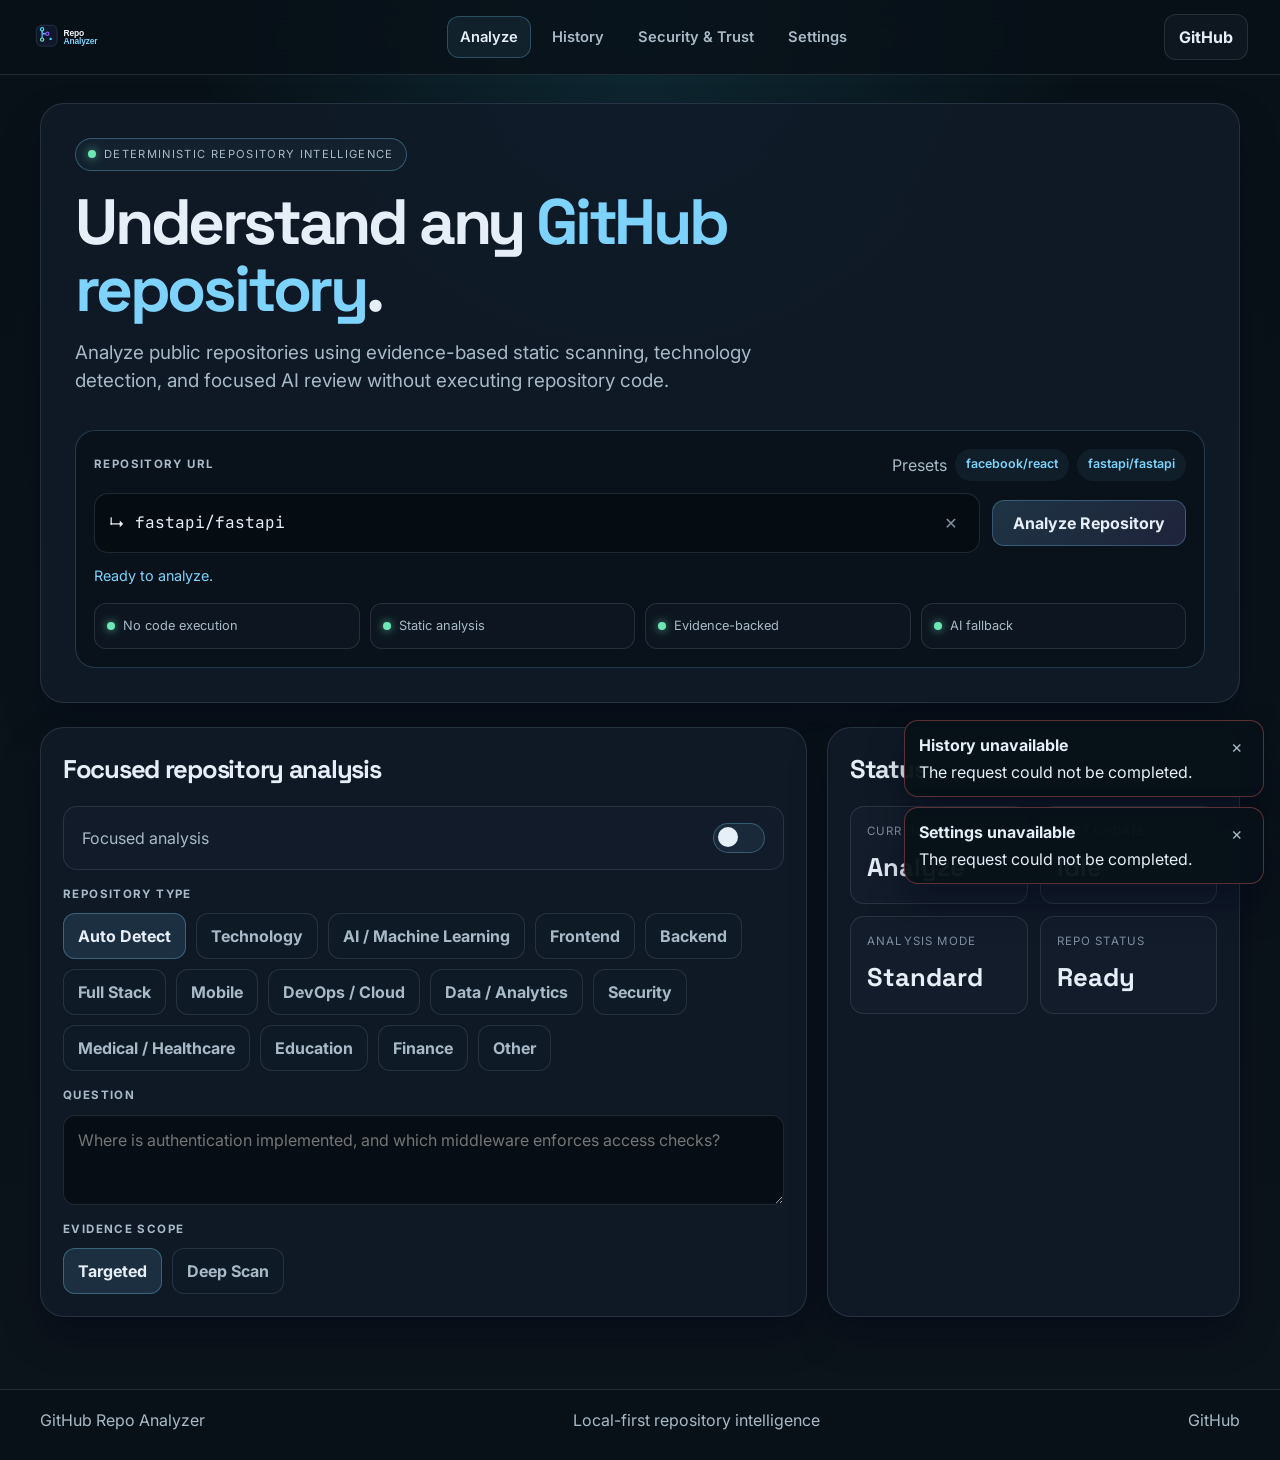
==== commit d9d58355: "4th" ====
--- a/frontend/index.html
+++ b/frontend/index.html
@@ -448,18 +448,26 @@
       ];
 
       const ARCHETYPES = [
-        { label: 'Technology / Core', value: 'technology' },
-        { label: 'Web App', value: 'web_app' },
-        { label: 'REST / API', value: 'api' },
-        { label: 'AI / ML', value: 'ai_ml' },
-        { label: 'Medical / High-Assurance', value: 'medical' },
-        { label: 'CLI / System Tool', value: 'cli' }
+        { label: 'Auto Detect', value: 'Auto Detect' },
+        { label: 'Technology', value: 'Technology' },
+        { label: 'AI / Machine Learning', value: 'AI / Machine Learning' },
+        { label: 'Frontend', value: 'Frontend' },
+        { label: 'Backend', value: 'Backend' },
+        { label: 'Full Stack', value: 'Full Stack' },
+        { label: 'Mobile', value: 'Mobile' },
+        { label: 'DevOps / Cloud', value: 'DevOps / Cloud' },
+        { label: 'Data / Analytics', value: 'Data / Analytics' },
+        { label: 'Security', value: 'Security' },
+        { label: 'Medical / Healthcare', value: 'Medical / Healthcare' },
+        { label: 'Education', value: 'Education' },
+        { label: 'Finance', value: 'Finance' },
+        { label: 'Other', value: 'Other' }
       ];
 
       const state = {
         currentView: 'analyze',
         repository: '',
-        selectedArchetype: 'web_app',
+        selectedArchetype: 'Auto Detect',
         selectedScope: 'targeted',
         analysisId: null,
         poller: null,
@@ -494,15 +502,25 @@
 
       function showToast(title, message, type = 'info') {
         const toast = document.createElement('div');
+        const content = document.createElement('div');
+        const titleNode = document.createElement('span');
+        const messageNode = document.createElement('span');
+        const close = document.createElement('button');
+
         toast.className = `toast ${type}`;
-        toast.innerHTML = `
-          <div>
-            <span class="toast-title">${title}</span>
-            <span>${message}</span>
-          </div>
-          <button class="toast-close" type="button" aria-label="Dismiss notification">×</button>
-        `;
-        toast.querySelector('.toast-close').addEventListener('click', () => toast.remove());
+        titleNode.className = 'toast-title';
+        titleNode.textContent = title;
+        messageNode.textContent = message;
+        close.className = 'toast-close';
+        close.type = 'button';
+        close.setAttribute('aria-label', 'Dismiss notification');
+        close.textContent = '×';
+
+        content.appendChild(titleNode);
+        content.appendChild(messageNode);
+        toast.appendChild(content);
+        toast.appendChild(close);
+        close.addEventListener('click', () => toast.remove());
         document.getElementById('toastStack').appendChild(toast);
         window.setTimeout(() => toast.remove(), 4200);
       }
@@ -554,7 +572,7 @@
 
       function renderArchetypes() {
         const grid = document.getElementById('archetypeGrid');
-        grid.innerHTML = '';
+        grid.replaceChildren();
         ARCHETYPES.forEach((type) => {
           const button = document.createElement('button');
           button.type = 'button';
@@ -672,17 +690,27 @@
         document.getElementById('progressTitle').textContent = humanizeStatus(status || 'queued');
 
         const list = document.getElementById('pipelineList');
-        list.innerHTML = PIPELINE_STAGES.map((stage, index) => {
+        list.replaceChildren();
+        PIPELINE_STAGES.forEach((stage, index) => {
           const active = stage.key === status;
           const complete = index < (currentIndex >= 0 ? currentIndex : 0);
-          return `
-            <div class="pipeline-item ${active ? 'active' : ''} ${complete ? 'complete' : ''}">
-              <span class="pipeline-dot" aria-hidden="true"></span>
-              <div>${stage.label}</div>
-              <div class="pipeline-meta">${complete ? 'Complete' : active ? 'Current' : 'Queued'}</div>
-            </div>
-          `;
-        }).join('');
+          const item = document.createElement('div');
+          const dot = document.createElement('span');
+          const label = document.createElement('div');
+          const meta = document.createElement('div');
+
+          item.className = `pipeline-item ${active ? 'active' : ''} ${complete ? 'complete' : ''}`;
+          dot.className = 'pipeline-dot';
+          dot.setAttribute('aria-hidden', 'true');
+          label.textContent = stage.label;
+          meta.className = 'pipeline-meta';
+          meta.textContent = complete ? 'Complete' : active ? 'Current' : 'Queued';
+
+          item.appendChild(dot);
+          item.appendChild(label);
+          item.appendChild(meta);
+          list.appendChild(item);
+        });
       }
 
       async function pollAnalysisStatus(id) {
@@ -732,68 +760,148 @@
       }
 
       function renderTagList(items) {
+        const wrap = document.createElement('div');
         if (!Array.isArray(items) || items.length === 0) {
-          return '<p class="muted">Not available.</p>';
-        }
-        return `<div class="tag-list">${items.map((item) => `<span class="tag">${escapeHtml(String(item))}</span>`).join('')}</div>`;
+          const empty = document.createElement('p');
+          empty.className = 'muted';
+          empty.textContent = 'Not available.';
+          wrap.appendChild(empty);
+          return wrap;
+        }
+        wrap.className = 'tag-list';
+        items.forEach((item) => {
+          const tag = document.createElement('span');
+          tag.className = 'tag';
+          tag.textContent = String(item);
+          wrap.appendChild(tag);
+        });
+        return wrap;
       }
 
       function renderEvidenceList(result) {
         const evidence = result.evidence || [];
+        const wrap = document.createElement('div');
         if (!Array.isArray(evidence) || evidence.length === 0) {
-          return '<p class="muted">No evidence was produced for this analysis.</p>';
-        }
-        return `
-          <div class="list">
-            ${evidence.map((item) => `
-              <div class="list-item">
-                <div class="muted">${escapeHtml(item.file || item.path || 'Evidence')}</div>
-                <div>${escapeHtml(item.reason || 'Evidence was discovered in the repository scan.')}</div>
-                ${Array.isArray(item.symbols) && item.symbols.length ? `<div class="tag-list" style="margin-top:8px;">${item.symbols.map((symbol) => `<span class="tag">${escapeHtml(symbol)}</span>`).join('')}</div>` : ''}
-              </div>
-            `).join('')}
-          </div>
-        `;
+          const empty = document.createElement('p');
+          empty.className = 'muted';
+          empty.textContent = 'No evidence was produced for this analysis.';
+          wrap.appendChild(empty);
+          return wrap;
+        }
+        wrap.className = 'list';
+        evidence.forEach((item) => {
+          const entry = document.createElement('div');
+          const file = document.createElement('div');
+          const reason = document.createElement('div');
+          entry.className = 'list-item';
+          file.className = 'muted';
+          file.textContent = item.file || item.path || 'Evidence';
+          reason.textContent = item.reason || 'Evidence was discovered in the repository scan.';
+          entry.appendChild(file);
+          entry.appendChild(reason);
+          if (Array.isArray(item.symbols) && item.symbols.length) {
+            const symbolsWrap = document.createElement('div');
+            symbolsWrap.className = 'tag-list';
+            symbolsWrap.style.marginTop = '8px';
+            item.symbols.forEach((symbol) => {
+              const symbolTag = document.createElement('span');
+              symbolTag.className = 'tag';
+              symbolTag.textContent = symbol;
+              symbolsWrap.appendChild(symbolTag);
+            });
+            entry.appendChild(symbolsWrap);
+          }
+          wrap.appendChild(entry);
+        });
+        return wrap;
       }
 
       function renderReport(data) {
         const result = data.result || state.result || {};
         const repoName = result.repository && result.repository.name ? `${result.repository.owner}/${result.repository.name}` : state.repository || 'Repository';
+        const aiSource = result.provider || result.source || 'Unknown';
         document.getElementById('reportTitle').textContent = repoName;
 
+        const container = document.getElementById('reportSections');
+        container.replaceChildren();
+
+        const summarySection = document.createElement('div');
+        summarySection.className = 'report-section';
+        const summaryHeading = document.createElement('h3');
+        const summaryText = document.createElement('p');
+        const sourceText = document.createElement('p');
+        const sourceLabel = document.createElement('strong');
+        summaryHeading.textContent = 'Executive summary';
+        summaryText.className = 'muted';
+        summaryText.textContent = data.summary || result.executive_summary || 'No summary available.';
+        sourceText.className = 'muted';
+        sourceLabel.textContent = 'AI source:';
+        sourceText.appendChild(sourceLabel);
+        sourceText.appendChild(document.createTextNode(` ${aiSource}`));
+        summarySection.appendChild(summaryHeading);
+        summarySection.appendChild(summaryText);
+        summarySection.appendChild(sourceText);
+        container.appendChild(summarySection);
+
+        const overview = document.createElement('div');
+        overview.className = 'report-section';
+        const overviewTitle = document.createElement('h3');
+        overviewTitle.textContent = 'Repository Overview';
+        const metrics = document.createElement('div');
+        metrics.className = 'metrics';
+
+        [
+          ['Overall score', result.overall_score ?? '—'],
+          ['Confidence', result.confidence || 'Not available'],
+          ['Technology stack', Array.isArray(result.technology_stack) ? result.technology_stack.length : '—'],
+          ['AI source', aiSource]
+        ].forEach(([label, value]) => {
+          const metric = document.createElement('div');
+          metric.className = 'metric';
+          const labelNode = document.createElement('span');
+          const valueNode = document.createElement('span');
+          labelNode.className = 'metric-label';
+          valueNode.className = 'metric-value';
+          labelNode.textContent = label;
+          valueNode.textContent = String(value);
+          metric.appendChild(labelNode);
+          metric.appendChild(valueNode);
+          metrics.appendChild(metric);
+        });
+        overview.appendChild(overviewTitle);
+        overview.appendChild(metrics);
+        container.appendChild(overview);
+
         const sections = [
-          { heading: 'Repository Overview', body: `
-            <div class="metrics">
-              <div class="metric"><span class="metric-label">Overall score</span><span class="metric-value">${result.overall_score ?? '—'}</span></div>
-              <div class="metric"><span class="metric-label">Confidence</span><span class="metric-value">${result.confidence || 'Not available'}</span></div>
-              <div class="metric"><span class="metric-label">Technology stack</span><span class="metric-value">${Array.isArray(result.technology_stack) ? result.technology_stack.length : '—'}</span></div>
-              <div class="metric"><span class="metric-label">Recommendations</span><span class="metric-value">${Array.isArray(result.recommendations) ? result.recommendations.length : '—'}</span></div>
-            </div>
-          ` },
-          { heading: 'Architecture', body: `<p class="muted">${escapeHtml(result.architecture && result.architecture.description ? result.architecture.description : 'Architecture details are not available for this repository.')}</p>` },
-          { heading: 'Technology Stack', body: renderTagList(result.technology_stack) },
-          { heading: 'Repository Structure', body: renderTagList(result.directory_overview || result.important_files || []) },
-          { heading: 'Strengths', body: renderTagList(result.strengths) },
-          { heading: 'Weaknesses', body: renderTagList(result.weaknesses) },
-          { heading: 'Security Findings', body: renderTagList(result.security_findings) },
-          { heading: 'AI Insights', body: `<p class="muted">${escapeHtml(result.project_purpose || 'AI insights were not generated for this repository.')}</p>` },
-          { heading: 'Evidence', body: renderEvidenceList(result) },
-          { heading: 'Recommendations', body: renderTagList(result.recommendations) }
+          ['Architecture', document.createElement('p')],
+          ['Technology Stack', renderTagList(result.technology_stack)],
+          ['Repository Structure', renderTagList(result.directory_overview || result.important_files || [])],
+          ['Strengths', renderTagList(result.strengths)],
+          ['Weaknesses', renderTagList(result.weaknesses)],
+          ['Security Findings', renderTagList(result.security_findings)],
+          ['AI Insights', document.createElement('p')],
+          ['Evidence', renderEvidenceList(result)],
+          ['Recommendations', renderTagList(result.recommendations)]
         ];
 
-        const container = document.getElementById('reportSections');
-        container.innerHTML = `
-          <div class="report-section">
-            <h3>Executive summary</h3>
-            <p class="muted">${escapeHtml(data.summary || result.executive_summary || 'No summary available.')}</p>
-          </div>
-          ${sections.map((section) => `
-            <div class="report-section">
-              <h3>${section.heading}</h3>
-              ${section.body}
-            </div>
-          `).join('')}
-        `;
+        sections.forEach(([heading, bodyNode]) => {
+          const section = document.createElement('div');
+          section.className = 'report-section';
+          const title = document.createElement('h3');
+          title.textContent = heading;
+          section.appendChild(title);
+          if (heading === 'Architecture') {
+            bodyNode.className = 'muted';
+            bodyNode.textContent = result.architecture && result.architecture.description ? result.architecture.description : 'Architecture details are not available for this repository.';
+          } else if (heading === 'AI Insights') {
+            bodyNode.className = 'muted';
+            bodyNode.textContent = result.project_purpose || 'AI insights were not generated for this repository.';
+          }
+          if (bodyNode.nodeType === 1) {
+            section.appendChild(bodyNode);
+          }
+          container.appendChild(section);
+        });
       }
 
       async function loadHistory() {
@@ -801,31 +909,47 @@
           const analyses = await fetchJson('/api/analyses');
           state.history = Array.isArray(analyses) ? analyses : [];
           const container = document.getElementById('historyList');
+          container.replaceChildren();
           if (!state.history.length) {
-            container.innerHTML = '<div class="empty-state">No repository analyses yet.</div>';
+            const empty = document.createElement('div');
+            empty.className = 'empty-state';
+            empty.textContent = 'No repository analyses yet.';
+            container.appendChild(empty);
             return;
           }
 
-          container.innerHTML = state.history.map((item) => `
-            <div class="history-item">
-              <div class="history-row">
-                <div>
-                  <div class="history-title">${escapeHtml(item.owner && item.name ? `${item.owner}/${item.name}` : item.repository_url || 'Unknown repository')}</div>
-                  <div class="muted">${escapeHtml(item.created_at ? new Date(item.created_at).toLocaleString() : 'Unknown date')} • ${escapeHtml(item.status || 'Queued')}</div>
-                </div>
-                <div class="history-actions">
-                  <button class="ghost-button" type="button" data-open-history="${item.id}">Open</button>
-                  <button class="danger-button" type="button" data-delete-history="${item.id}">Delete</button>
-                </div>
-              </div>
-              <div class="muted" style="margin-top:10px;">${escapeHtml(item.summary || item.error || 'No summary available.')}</div>
-            </div>
-          `).join('');
-
-          container.querySelectorAll('[data-open-history]').forEach((button) => {
-            button.addEventListener('click', async () => {
+          state.history.forEach((item) => {
+            const card = document.createElement('div');
+            const row = document.createElement('div');
+            const info = document.createElement('div');
+            const title = document.createElement('div');
+            const meta = document.createElement('div');
+            const actions = document.createElement('div');
+            const open = document.createElement('button');
+            const remove = document.createElement('button');
+            const summary = document.createElement('div');
+
+            card.className = 'history-item';
+            row.className = 'history-row';
+            info.className = 'history-info';
+            title.className = 'history-title';
+            meta.className = 'muted';
+            actions.className = 'history-actions';
+            summary.className = 'muted';
+            summary.style.marginTop = '10px';
+
+            const label = item.owner && item.name ? `${item.owner}/${item.name}` : item.repository_url || 'Unknown repository';
+            title.textContent = label;
+            meta.textContent = `${item.created_at ? new Date(item.created_at).toLocaleString() : 'Unknown date'} • ${item.status || 'Queued'}`;
+            summary.textContent = item.summary || item.error || 'No summary available.';
+
+            open.className = 'ghost-button';
+            open.type = 'button';
+            open.textContent = 'Open';
+            open.dataset.openHistory = item.id;
+            open.addEventListener('click', async () => {
               try {
-                const detail = await fetchJson(`/api/analyze/${button.dataset.openHistory}`);
+                const detail = await fetchJson(`/api/analyze/${item.id}`);
                 state.result = detail.result || null;
                 renderReport(detail);
                 setView('report');
@@ -833,54 +957,100 @@
                 showToast('Open failed', error.message || 'The analysis could not be loaded.', 'error');
               }
             });
-          });
-
-          container.querySelectorAll('[data-delete-history]').forEach((button) => {
-            button.addEventListener('click', async () => {
+
+            remove.className = 'danger-button';
+            remove.type = 'button';
+            remove.textContent = 'Delete';
+            remove.dataset.deleteHistory = item.id;
+            remove.addEventListener('click', async () => {
               try {
-                await fetchJson(`/api/analyses/${button.dataset.deleteHistory}`, { method: 'DELETE' });
+                await fetchJson(`/api/analyses/${item.id}`, { method: 'DELETE' });
                 showToast('Analysis removed', 'The history item was deleted.', 'success');
                 await loadHistory();
               } catch (error) {
                 showToast('Delete failed', error.message || 'The analysis could not be deleted.', 'error');
               }
             });
+
+            info.appendChild(title);
+            info.appendChild(meta);
+            actions.appendChild(open);
+            actions.appendChild(remove);
+            row.appendChild(info);
+            row.appendChild(actions);
+            card.appendChild(row);
+            card.appendChild(summary);
+            container.appendChild(card);
           });
         } catch (error) {
-          document.getElementById('historyList').innerHTML = '<div class="empty-state">History is unavailable right now.</div>';
+          const container = document.getElementById('historyList');
+          container.replaceChildren();
+          const empty = document.createElement('div');
+          empty.className = 'empty-state';
+          empty.textContent = 'History is unavailable right now.';
+          container.appendChild(empty);
           showToast('History unavailable', error.message || 'Could not load analysis history.', 'error');
         }
       }
 
       function renderSettingsPanel(settings) {
         const panel = document.getElementById('settingsPanel');
+        panel.replaceChildren();
         if (!settings) {
-          panel.innerHTML = '<div class="empty-state">Settings are unavailable right now.</div>';
+          const empty = document.createElement('div');
+          empty.className = 'empty-state';
+          empty.textContent = 'Settings are unavailable right now.';
+          panel.appendChild(empty);
           return;
         }
 
-        const providerRows = Object.entries(settings.providers || {}).map(([name, enabled]) => `
-          <div class="settings-row">
-            <span>${escapeHtml(name)}</span>
-            <span class="${enabled ? 'status-line success' : 'muted'}">${enabled ? 'Configured' : 'Not configured'}</span>
-          </div>
-        `).join('');
-
-        panel.innerHTML = `
-          <div class="settings-row">
-            <span>GitHub token</span>
-            <span class="${settings.github_token ? 'status-line success' : 'muted'}">${settings.github_token ? 'Available' : 'Not configured'}</span>
-          </div>
-          ${providerRows}
-          <div class="settings-row">
-            <span>Analysis queue</span>
-            <span class="muted">${settings.limits ? settings.limits.max_concurrent_analyses : 0} concurrent / ${settings.limits ? settings.limits.max_pending_analyses : 0} pending</span>
-          </div>
-          <div class="settings-row">
-            <span>Provider priority</span>
-            <span class="muted">${(settings.priority || []).join(' → ') || 'Not available'}</span>
-          </div>
-        `;
+        const providerRows = Object.entries(settings.providers || {}).map(([name, enabled]) => {
+          const row = document.createElement('div');
+          row.className = 'settings-row';
+          const label = document.createElement('span');
+          const value = document.createElement('span');
+          label.textContent = name;
+          value.className = enabled ? 'status-line success' : 'muted';
+          value.textContent = enabled ? 'Configured' : 'Not configured';
+          row.appendChild(label);
+          row.appendChild(value);
+          return row;
+        });
+
+        const githubRow = document.createElement('div');
+        githubRow.className = 'settings-row';
+        const githubLabel = document.createElement('span');
+        const githubValue = document.createElement('span');
+        githubLabel.textContent = 'GitHub token';
+        githubValue.className = settings.github_token ? 'status-line success' : 'muted';
+        githubValue.textContent = settings.github_token ? 'Available' : 'Not configured';
+        githubRow.appendChild(githubLabel);
+        githubRow.appendChild(githubValue);
+
+        const queueRow = document.createElement('div');
+        queueRow.className = 'settings-row';
+        const queueLabel = document.createElement('span');
+        const queueValue = document.createElement('span');
+        queueLabel.textContent = 'Analysis queue';
+        queueValue.className = 'muted';
+        queueValue.textContent = `${settings.limits ? settings.limits.max_concurrent_analyses : 0} concurrent / ${settings.limits ? settings.limits.max_pending_analyses : 0} pending`;
+        queueRow.appendChild(queueLabel);
+        queueRow.appendChild(queueValue);
+
+        const priorityRow = document.createElement('div');
+        priorityRow.className = 'settings-row';
+        const priorityLabel = document.createElement('span');
+        const priorityValue = document.createElement('span');
+        priorityLabel.textContent = 'Provider priority';
+        priorityValue.className = 'muted';
+        priorityValue.textContent = (settings.priority || []).join(' → ') || 'Not available';
+        priorityRow.appendChild(priorityLabel);
+        priorityRow.appendChild(priorityValue);
+
+        panel.appendChild(githubRow);
+        providerRows.forEach((row) => panel.appendChild(row));
+        panel.appendChild(queueRow);
+        panel.appendChild(priorityRow);
       }
 
       async function loadSettings() {
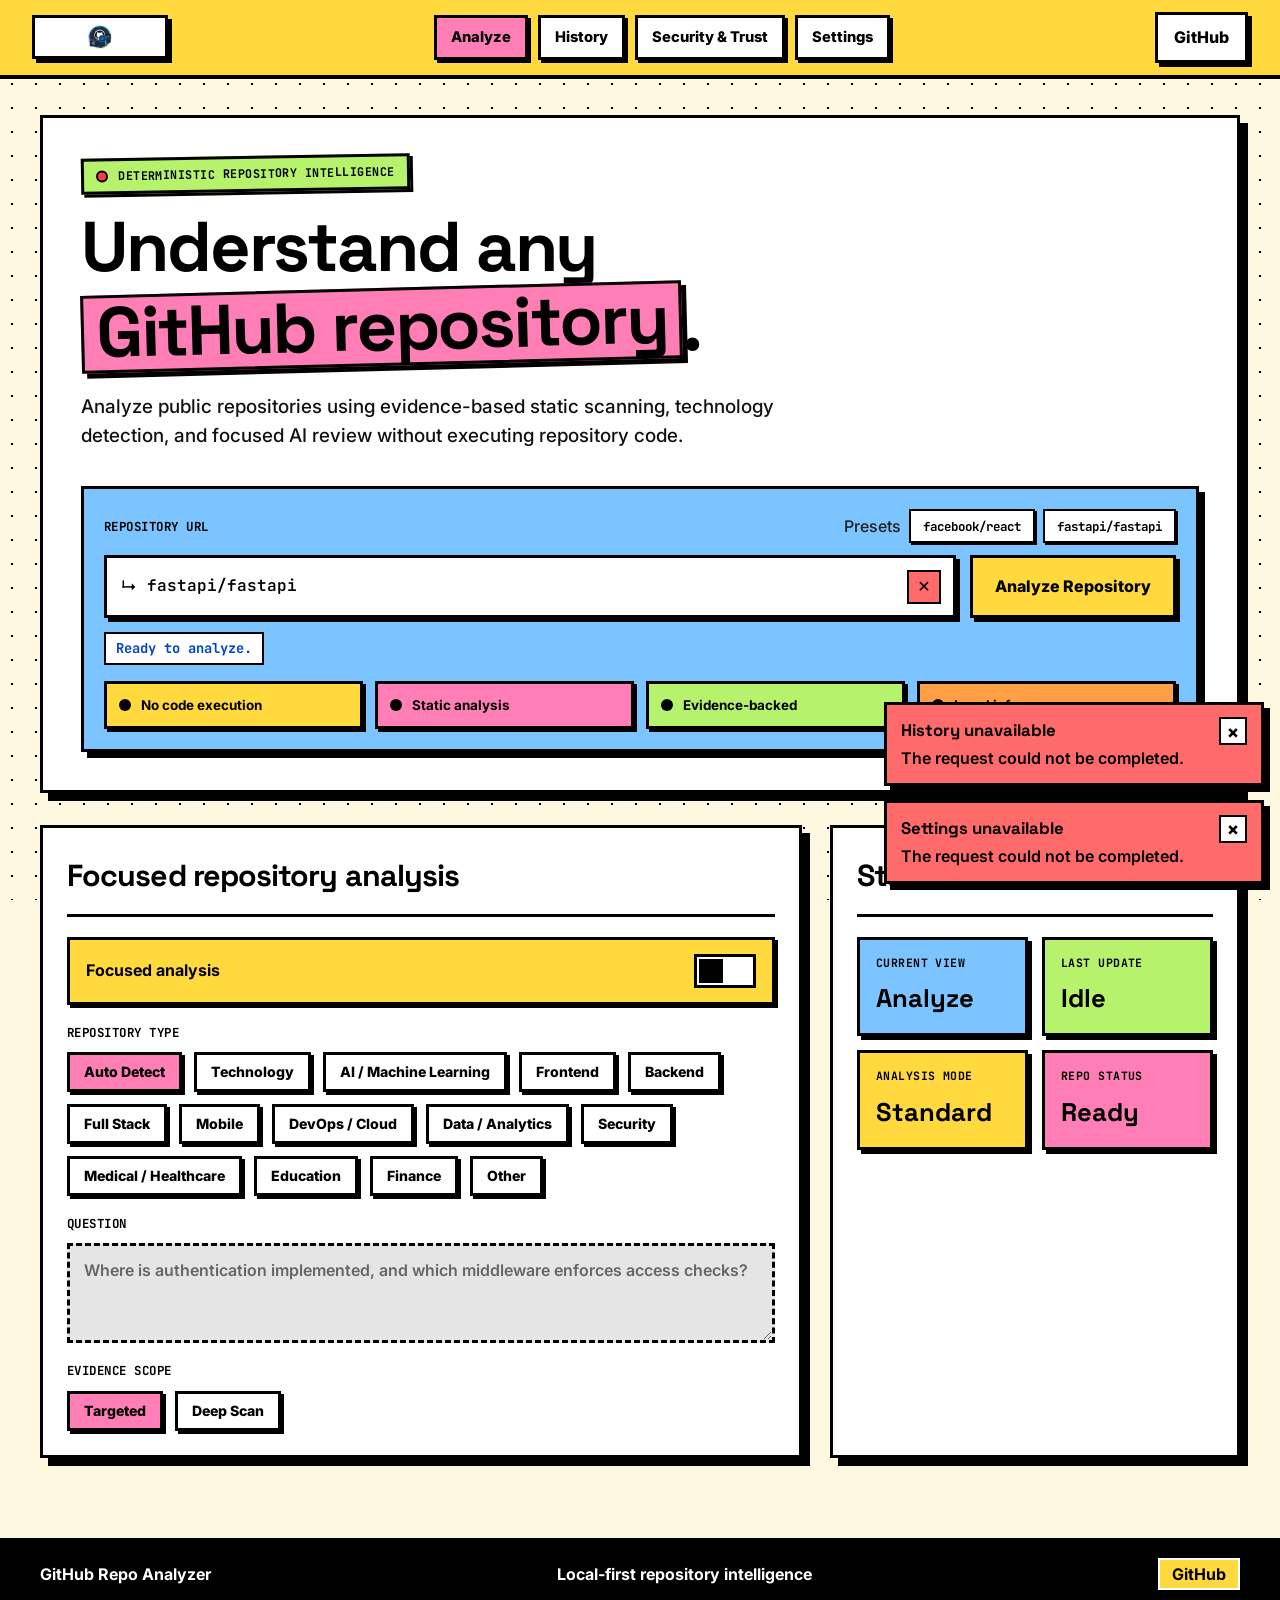
==== commit d967e669: "5th" ====
--- a/frontend/index.html
+++ b/frontend/index.html
@@ -1,5 +1,5 @@
 ﻿<!DOCTYPE html>
-<html lang="en" class="dark">
+<html lang="en" class="neubrutalism">
   <head>
     <meta charset="UTF-8" />
     <meta name="viewport" content="width=device-width, initial-scale=1.0" />
@@ -10,23 +10,28 @@
     <link href="https://fonts.googleapis.com/css2?family=Inter:wght@400;500;600;700;800&family=JetBrains+Mono:wght@400;500;600;700&family=Space+Grotesk:wght@500;600;700&display=swap" rel="stylesheet" />
     <style>
       :root {
-        --bg: #081118;
-        --bg-elevated: #0d1721;
-        --surface: #101b28;
-        --surface-soft: #132332;
-        --surface-strong: #1a2d3d;
-        --border: rgba(148, 163, 184, 0.18);
-        --border-strong: rgba(125, 211, 252, 0.32);
-        --text: #e6eef7;
-        --text-soft: #a8bac7;
-        --text-faint: #7e8ea1;
-        --primary: #7dd3fc;
-        --primary-strong: #3ddcff;
-        --secondary: #a78bfa;
-        --success: #6ee7b7;
-        --warning: #fbbf24;
-        --danger: #f87171;
-        --shadow: 0 20px 36px rgba(2, 6, 23, 0.38);
+        --bg: #fff8e1;
+        --surface: #ffffff;
+        --ink: #000000;
+        --border: #000000;
+        --border-strong: #000000;
+        --text: #000000;
+        --text-soft: #262626;
+        --text-faint: #4a4a4a;
+        --yellow: #ffd93d;
+        --pink: #ff7eb6;
+        --blue: #7cc4ff;
+        --green: #5eead4;
+        --lime: #b6f26b;
+        --orange: #ff9f45;
+        --red: #ff6b6b;
+        --primary: #0044cc;
+        --success: #0b7a43;
+        --warning: #b45309;
+        --danger: #c01818;
+        --bw: 3px;
+        --shadow: 6px 6px 0 #000;
+        --shadow-sm: 4px 4px 0 #000;
       }
 
       * { box-sizing: border-box; }
@@ -34,173 +39,229 @@
       body {
         margin: 0;
         min-height: 100vh;
-        background:
-          radial-gradient(circle at top, rgba(61, 220, 255, 0.12), transparent 28%),
-          linear-gradient(180deg, #081118 0%, #0c141b 100%);
+        background-color: var(--bg);
+        background-image: radial-gradient(#000 1.2px, transparent 1.2px);
+        background-size: 24px 24px;
+        background-attachment: fixed;
         color: var(--text);
         font-family: 'Inter', system-ui, sans-serif;
-        line-height: 1.5;
+        font-weight: 500;
+        line-height: 1.55;
       }
       a { color: inherit; text-decoration: none; }
-      button, input, textarea, select { font: inherit; }
+      button, input, textarea, select { font: inherit; color: inherit; }
       button { cursor: pointer; }
       img { display: block; max-width: 100%; }
-      .sr-only {
-        position: absolute; width: 1px; height: 1px; padding: 0; margin: -1px; overflow: hidden; clip: rect(0,0,0,0); white-space: nowrap; border: 0;
-      }
+      :focus-visible { outline: 3px solid #000; outline-offset: 3px; }
+      .sr-only { position: absolute; width: 1px; height: 1px; padding: 0; margin: -1px; overflow: hidden; clip: rect(0,0,0,0); white-space: nowrap; border: 0; }
       .app-shell { min-height: 100vh; display: flex; flex-direction: column; }
+
+      /* Header */
       .topbar {
         position: sticky; top: 0; z-index: 40; display: flex; align-items: center; justify-content: space-between; gap: 16px;
-        min-height: 72px; padding: 14px clamp(16px, 3vw, 32px); background: rgba(8, 17, 24, 0.82); backdrop-filter: blur(14px);
-        border-bottom: 1px solid var(--border);
-      }
-      .brand { display: inline-flex; align-items: center; gap: 10px; min-width: 0; }
+        min-height: 76px; padding: 12px clamp(16px, 3vw, 32px); background: var(--yellow); border-bottom: 4px solid #000;
+      }
+      .brand { display: inline-flex; align-items: center; min-width: 0; padding: 6px 10px; background: #fff; border: var(--bw) solid #000; box-shadow: var(--shadow-sm); }
       .brand-logo { width: 110px; height: 26px; object-fit: contain; }
-      .desktop-nav { display: flex; align-items: center; justify-content: center; gap: 8px; flex: 1; min-width: 0; }
+      .desktop-nav { display: flex; align-items: center; justify-content: center; gap: 10px; flex: 1; min-width: 0; }
       .nav-item {
-        border: 1px solid transparent; background: transparent; color: var(--text-soft); border-radius: 12px; padding: 9px 12px; font-size: 0.92rem;
-        font-weight: 600; white-space: nowrap; transition: all 0.18s ease;
-      }
-      .nav-item:hover, .nav-item:focus-visible { color: var(--text); background: rgba(148, 163, 184, 0.05); border-color: var(--border); outline: none; }
-      .nav-item.active { color: var(--text); background: rgba(125, 211, 252, 0.08); border-color: rgba(125, 211, 252, 0.26); }
-      .header-actions { display: flex; align-items: center; gap: 8px; }
+        border: var(--bw) solid #000; background: #fff; color: #000; border-radius: 0; padding: 8px 14px; font-size: 0.92rem;
+        font-weight: 800; white-space: nowrap; box-shadow: 3px 3px 0 #000; transition: transform 0.1s ease, box-shadow 0.1s ease;
+      }
+      .nav-item:hover { transform: translate(-2px, -2px); box-shadow: 5px 5px 0 #000; background: var(--blue); }
+      .nav-item:active { transform: translate(3px, 3px); box-shadow: 0 0 0 #000; }
+      .nav-item.active { background: var(--pink); box-shadow: 3px 3px 0 #000; }
+      .header-actions { display: flex; align-items: center; gap: 10px; }
+
+      /* Buttons */
       .ghost-button, .primary-button, .secondary-button, .danger-button, .chip-button, .icon-button, .menu-button {
-        border: 1px solid transparent; border-radius: 12px; padding: 10px 14px; transition: all 0.18s ease;
-      }
-      .ghost-button, .menu-button { background: rgba(148, 163, 184, 0.05); border-color: var(--border); color: var(--text); }
-      .primary-button { background: linear-gradient(135deg, rgba(125, 211, 252, 0.18), rgba(167, 139, 250, 0.14)); border-color: rgba(125, 211, 252, 0.28); color: var(--text); }
-      .secondary-button { background: rgba(167, 139, 250, 0.08); border-color: rgba(167, 139, 250, 0.26); color: #ddd6fe; }
-      .danger-button { background: rgba(248, 113, 113, 0.08); border-color: rgba(248, 113, 113, 0.22); color: #fecaca; }
-      .ghost-button:hover, .primary-button:hover, .secondary-button:hover, .danger-button:hover, .chip-button:hover, .icon-button:hover, .menu-button:hover { transform: translateY(-1px); }
+        display: inline-flex; align-items: center; justify-content: center; gap: 8px; min-height: 46px; padding: 10px 16px;
+        border: var(--bw) solid #000; border-radius: 0; font-weight: 800; color: #000; box-shadow: var(--shadow-sm);
+        transition: transform 0.1s ease, box-shadow 0.1s ease, background 0.1s ease;
+      }
+      .ghost-button, .menu-button { background: #fff; }
+      .primary-button { background: var(--yellow); min-width: 188px; padding-inline: 22px; font-size: 1rem; }
+      .secondary-button { background: var(--blue); }
+      .danger-button { background: var(--red); }
+      .ghost-button:hover, .primary-button:hover, .secondary-button:hover, .danger-button:hover, .chip-button:hover, .icon-button:hover, .menu-button:hover {
+        transform: translate(-2px, -2px); box-shadow: 6px 6px 0 #000;
+      }
+      .ghost-button:active, .primary-button:active, .secondary-button:active, .danger-button:active, .chip-button:active, .menu-button:active {
+        transform: translate(4px, 4px); box-shadow: 0 0 0 #000;
+      }
+      .primary-button:hover { background: var(--pink); }
+      .ghost-button:hover { background: var(--lime); }
       .topbar .menu-button { display: none; }
-      .mobile-menu { position: fixed; inset: 72px 0 auto 0; z-index: 30; background: rgba(7, 12, 17, 0.97); backdrop-filter: blur(16px); border-bottom: 1px solid var(--border); padding: 16px; transform: translateY(-8px); opacity: 0; pointer-events: none; transition: all 0.2s ease; }
+
+      .mobile-menu { position: fixed; inset: 76px 0 auto 0; z-index: 30; background: #fff; border-bottom: 4px solid #000; padding: 16px; transform: translateY(-8px); opacity: 0; pointer-events: none; transition: all 0.15s ease; }
       .mobile-menu.open { opacity: 1; pointer-events: auto; transform: translateY(0); }
-      .mobile-menu nav { display: flex; flex-direction: column; gap: 8px; }
-      .mobile-menu .nav-item { width: 100%; text-align: left; }
-      main { width: min(1200px, calc(100% - 32px)); margin: 0 auto; padding: 28px 0 72px; flex: 1; }
+      .mobile-menu nav { display: flex; flex-direction: column; gap: 12px; }
+      .mobile-menu .nav-item { width: 100%; text-align: left; display: block; }
+
+      main { width: min(1200px, calc(100% - 32px)); margin: 0 auto; padding: 36px 0 80px; flex: 1; }
       .view { display: none; }
       .view.active { display: block; }
-      .panel, .card {
-        background: rgba(16, 27, 40, 0.88); border: 1px solid var(--border); border-radius: 24px; box-shadow: var(--shadow);
-      }
-      .hero { padding: clamp(20px, 4vw, 34px); }
+
+      /* Surfaces */
+      .panel, .card { background: #fff; border: var(--bw) solid #000; border-radius: 0; box-shadow: 8px 8px 0 #000; }
+      .hero { padding: clamp(20px, 4vw, 38px); background: #fff; }
       .eyebrow {
-        display: inline-flex; align-items: center; gap: 8px; padding: 7px 12px; border-radius: 999px; border: 1px solid var(--border-strong);
-        background: rgba(125, 211, 252, 0.04); color: var(--text-soft); font-size: 0.7rem; letter-spacing: 0.12em; text-transform: uppercase; margin-bottom: 18px;
-      }
-      .eyebrow .dot { width: 8px; height: 8px; border-radius: 50%; background: var(--success); box-shadow: 0 0 10px rgba(110, 231, 183, 0.7); }
-      h1, h2, h3, h4 { margin: 0; font-family: 'Space Grotesk', 'Segoe UI', sans-serif; letter-spacing: -0.05em; }
-      h1 { font-size: clamp(2.3rem, 6vw, 4rem); line-height: 1.05; max-width: 760px; }
-      .accent { color: var(--primary); }
-      .hero-copy { max-width: 720px; margin-top: 16px; color: var(--text-soft); font-size: clamp(1rem, 2vw, 1.18rem); }
-      .repo-form {
-        margin-top: clamp(24px, 4vw, 34px); padding: 18px; border-radius: 20px; background: rgba(8, 17, 24, 0.75); border: 1px solid rgba(125, 211, 252, 0.2);
-      }
+        display: inline-flex; align-items: center; gap: 10px; padding: 6px 12px; border: var(--bw) solid #000; background: var(--lime);
+        color: #000; font-family: 'JetBrains Mono', monospace; font-size: 0.74rem; font-weight: 700; letter-spacing: 0.04em; text-transform: uppercase;
+        margin-bottom: 20px; box-shadow: 3px 3px 0 #000; transform: rotate(-1deg);
+      }
+      .eyebrow .dot { width: 12px; height: 12px; border-radius: 50%; background: #ff3b3b; border: 2px solid #000; }
+      h1, h2, h3, h4 { margin: 0; font-family: 'Space Grotesk', 'Segoe UI', sans-serif; font-weight: 700; letter-spacing: -0.03em; color: #000; }
+      h1 { font-size: clamp(2.4rem, 6.5vw, 4.4rem); line-height: 1.02; max-width: 820px; }
+      .accent { background: var(--pink); border: var(--bw) solid #000; padding: 0 12px; display: inline-block; box-shadow: 5px 5px 0 #000; transform: rotate(-1.5deg); margin: 4px 0; }
+      .hero-copy { max-width: 720px; margin-top: 22px; color: #111; font-size: clamp(1rem, 2vw, 1.18rem); font-weight: 500; }
+
+      .repo-form { margin-top: clamp(26px, 4vw, 36px); padding: 20px; background: var(--blue); border: var(--bw) solid #000; box-shadow: var(--shadow); }
       .field-header { display: flex; align-items: center; justify-content: space-between; gap: 12px; flex-wrap: wrap; }
-      .field-label { color: var(--text-soft); font-size: 0.72rem; text-transform: uppercase; letter-spacing: 0.12em; font-weight: 700; }
+      .field-label { color: #000; font-family: 'JetBrains Mono', monospace; font-size: 0.78rem; text-transform: uppercase; letter-spacing: 0.04em; font-weight: 700; }
       .preset-group { display: flex; align-items: center; gap: 8px; flex-wrap: wrap; }
       .preset-link {
-        display: inline-flex; align-items: center; justify-content: center; min-height: 32px; padding: 0 10px; border-radius: 999px; border: 1px solid transparent;
-        background: rgba(125, 211, 252, 0.06); color: var(--primary); font-size: 0.78rem; font-weight: 600;
-      }
-      .repo-input-row { display: flex; align-items: center; gap: 12px; margin-top: 12px; }
-      .input-shell { flex: 1; display: flex; align-items: center; gap: 10px; min-height: 60px; border-radius: 14px; border: 1px solid var(--border); background: rgba(5, 12, 18, 0.86); padding: 0 12px 0 14px; }
-      .input-shell:focus-within { border-color: rgba(125, 211, 252, 0.4); box-shadow: 0 0 0 3px rgba(125, 211, 252, 0.08); }
-      .repo-input { width: 100%; min-width: 0; border: none; background: transparent; color: var(--text); padding: 16px 0; font-family: 'JetBrains Mono', monospace; font-size: clamp(0.88rem, 2vw, 1rem); outline: none; }
-      .repo-input::placeholder { color: var(--text-faint); }
-      .clear-button { flex-shrink: 0; display: inline-flex; align-items: center; justify-content: center; width: 32px; height: 32px; border-radius: 50%; background: transparent; border: 1px solid transparent; color: var(--text-faint); }
-      .primary-button, .secondary-button, .danger-button, .ghost-button, .chip-button, .icon-button, .menu-button { display: inline-flex; align-items: center; justify-content: center; gap: 8px; min-height: 46px; font-weight: 700; }
-      .primary-button { min-width: 188px; padding-inline: 20px; }
-      .status-line { min-height: 24px; font-size: 0.9rem; color: var(--text-soft); margin-top: 12px; }
+        display: inline-flex; align-items: center; justify-content: center; min-height: 34px; padding: 0 12px; border: 2px solid #000; border-radius: 0;
+        background: #fff; color: #000; font-family: 'JetBrains Mono', monospace; font-size: 0.78rem; font-weight: 700; box-shadow: 2px 2px 0 #000;
+        transition: transform 0.1s ease, box-shadow 0.1s ease;
+      }
+      .preset-link:hover { background: var(--yellow); transform: translate(-1px, -1px); box-shadow: 4px 4px 0 #000; }
+      .preset-link:active { transform: translate(2px, 2px); box-shadow: 0 0 0 #000; }
+      .repo-input-row { display: flex; align-items: stretch; gap: 14px; margin-top: 12px; }
+      .input-shell { flex: 1; display: flex; align-items: center; gap: 10px; min-height: 62px; border: var(--bw) solid #000; background: #fff; padding: 0 12px 0 14px; box-shadow: var(--shadow-sm); }
+      .input-shell:focus-within { background: #fffbe0; box-shadow: 6px 6px 0 #000; transform: translate(-2px, -2px); }
+      .repo-input { width: 100%; min-width: 0; border: none; background: transparent; color: #000; padding: 16px 0; font-family: 'JetBrains Mono', monospace; font-weight: 600; font-size: clamp(0.88rem, 2vw, 1rem); outline: none; }
+      .repo-input::placeholder { color: #666; }
+      .clear-button { flex-shrink: 0; display: inline-flex; align-items: center; justify-content: center; width: 34px; height: 34px; background: var(--red); border: 2px solid #000; color: #000; font-weight: 800; }
+      .clear-button:hover { background: var(--yellow); }
+
+      .status-line { min-height: 26px; font-family: 'JetBrains Mono', monospace; font-size: 0.86rem; font-weight: 700; color: #000; margin-top: 14px; }
       .status-line.success { color: var(--success); }
       .status-line.error { color: var(--danger); }
       .status-line.info { color: var(--primary); }
-      .trust-row { display: grid; grid-template-columns: repeat(4, minmax(0, 1fr)); gap: 10px; margin-top: 14px; }
-      .trust-item {
-        display: flex; align-items: center; gap: 8px; min-height: 46px; padding: 10px 12px; border: 1px solid var(--border); border-radius: 12px; background: rgba(148, 163, 184, 0.03); color: var(--text-soft); font-size: 0.8rem;
-      }
-      .trust-item .dot { width: 8px; height: 8px; border-radius: 50%; background: var(--success); box-shadow: 0 0 8px rgba(110, 231, 183, 0.75); flex-shrink: 0; }
-      .section-grid { display: grid; gap: 20px; margin-top: 24px; }
+      .repo-form .status-line { display: inline-block; background: #fff; border: 2px solid #000; padding: 4px 10px; min-height: 0; }
+
+      .trust-row { display: grid; grid-template-columns: repeat(4, minmax(0, 1fr)); gap: 12px; margin-top: 16px; }
+      .trust-item { display: flex; align-items: center; gap: 10px; min-height: 48px; padding: 10px 12px; border: var(--bw) solid #000; background: #fff; color: #000; font-size: 0.84rem; font-weight: 700; box-shadow: 3px 3px 0 #000; }
+      .trust-item:nth-child(1) { background: var(--yellow); }
+      .trust-item:nth-child(2) { background: var(--pink); }
+      .trust-item:nth-child(3) { background: var(--lime); }
+      .trust-item:nth-child(4) { background: var(--orange); }
+      .trust-item .dot { width: 12px; height: 12px; border-radius: 50%; background: #000; flex-shrink: 0; }
+
+      .section-grid { display: grid; gap: 28px; margin-top: 32px; }
       .two-col { grid-template-columns: 1.3fr 0.7fr; }
-      .card { padding: 22px; }
-      .card-header { display: flex; align-items: center; justify-content: space-between; gap: 12px; margin-bottom: 18px; }
-      .card-title { font-size: clamp(1.2rem, 2vw, 1.7rem); }
-      .stack { display: grid; gap: 16px; }
-      .toggle-row { display: flex; align-items: center; justify-content: space-between; gap: 12px; padding: 16px 18px; border: 1px solid var(--border); border-radius: 14px; background: rgba(148, 163, 184, 0.02); }
-      .toggle-button { position: relative; width: 52px; height: 30px; border-radius: 999px; border: 1px solid rgba(125, 211, 252, 0.3); background: rgba(125, 211, 252, 0.08); padding: 0; }
-      .toggle-button::after { content: ''; position: absolute; top: 3px; left: 4px; width: 20px; height: 20px; border-radius: 50%; background: var(--text); transition: transform 0.2s ease; }
-      .toggle-button[aria-checked='true'] { background: rgba(110, 231, 183, 0.16); }
-      .toggle-button[aria-checked='true']::after { transform: translateX(22px); background: var(--success); }
+      .card { padding: 24px; }
+      .card-header { display: flex; align-items: center; justify-content: space-between; gap: 12px; margin-bottom: 20px; padding-bottom: 14px; border-bottom: var(--bw) solid #000; }
+      .card-title { font-size: clamp(1.3rem, 2.4vw, 1.9rem); }
+      .stack { display: grid; gap: 18px; }
       .field { display: grid; gap: 10px; }
-      .chip-grid { display: flex; flex-wrap: wrap; gap: 10px; }
-      .chip-button { background: rgba(16, 27, 40, 0.76); border-color: var(--border); color: var(--text-soft); min-height: 40px; padding-inline: 14px; }
-      .chip-button.active { background: rgba(125, 211, 252, 0.12); border-color: rgba(125, 211, 252, 0.32); color: var(--text); }
-      .text-input, .textarea, .select { width: 100%; border: 1px solid var(--border); border-radius: 12px; background: rgba(5, 12, 18, 0.86); color: var(--text); padding: 12px 14px; }
-      .textarea { resize: vertical; min-height: 90px; }
-      .text-input:focus, .textarea:focus, .select:focus { border-color: rgba(125, 211, 252, 0.42); box-shadow: 0 0 0 3px rgba(125, 211, 252, 0.08); outline: none; }
-      .metrics { display: grid; grid-template-columns: repeat(auto-fit, minmax(140px, 1fr)); gap: 12px; }
-      .metric { border: 1px solid var(--border); border-radius: 14px; background: rgba(148, 163, 184, 0.025); padding: 16px; }
-      .metric-label { display: block; font-size: 0.72rem; letter-spacing: 0.1em; text-transform: uppercase; color: var(--text-faint); margin-bottom: 8px; }
-      .metric-value { font-family: 'Space Grotesk', 'Segoe UI', sans-serif; font-size: clamp(1.2rem, 2vw, 1.7rem); font-weight: 700; }
-      .progress-shell { display: grid; gap: 18px; }
+      .muted { color: #1f1f1f; }
+
+      .toggle-row { display: flex; align-items: center; justify-content: space-between; gap: 12px; padding: 14px 16px; border: var(--bw) solid #000; background: var(--yellow); font-weight: 700; box-shadow: 3px 3px 0 #000; }
+      .toggle-row .muted { color: #000; }
+      .toggle-button { position: relative; width: 62px; height: 34px; border: var(--bw) solid #000; background: #fff; padding: 0; border-radius: 0; }
+      .toggle-button::after { content: ''; position: absolute; top: 2px; left: 2px; width: 24px; height: 24px; background: #000; transition: transform 0.15s ease; }
+      .toggle-button[aria-checked='true'] { background: var(--lime); }
+      .toggle-button[aria-checked='true']::after { transform: translateX(28px); }
+
+      .chip-grid { display: flex; flex-wrap: wrap; gap: 12px; }
+      .chip-button { background: #fff; min-height: 40px; padding: 6px 14px; font-size: 0.88rem; box-shadow: 3px 3px 0 #000; }
+      .chip-button.active { background: var(--pink); }
+
+      .text-input, .textarea, .select { width: 100%; border: var(--bw) solid #000; border-radius: 0; background: #fff; color: #000; padding: 12px 14px; font-weight: 600; box-shadow: var(--shadow-sm); }
+      .textarea { resize: vertical; min-height: 100px; }
+      .textarea::placeholder { color: #666; }
+      .text-input:focus, .textarea:focus, .select:focus { background: #fffbe0; outline: none; box-shadow: 6px 6px 0 #000; }
+      .textarea:disabled { background: #e5e5e5; color: #555; box-shadow: none; border-style: dashed; cursor: not-allowed; }
+
+      .metrics { display: grid; grid-template-columns: repeat(auto-fit, minmax(140px, 1fr)); gap: 14px; }
+      .metric { border: var(--bw) solid #000; background: #fff; padding: 14px 16px; box-shadow: 4px 4px 0 #000; }
+      .metric:nth-child(4n+1) { background: var(--blue); }
+      .metric:nth-child(4n+2) { background: var(--lime); }
+      .metric:nth-child(4n+3) { background: var(--yellow); }
+      .metric:nth-child(4n+4) { background: var(--pink); }
+      .metric-label { display: block; font-family: 'JetBrains Mono', monospace; font-size: 0.72rem; font-weight: 700; letter-spacing: 0.04em; text-transform: uppercase; color: #000; margin-bottom: 8px; }
+      .metric-value { font-family: 'Space Grotesk', 'Segoe UI', sans-serif; font-size: clamp(1.2rem, 2vw, 1.7rem); font-weight: 700; word-break: break-word; }
+
+      /* Progress */
+      .progress-shell { display: grid; gap: 20px; }
       .progress-header { display: flex; align-items: center; justify-content: space-between; gap: 16px; flex-wrap: wrap; }
-      .status-badge {
-        display: inline-flex; align-items: center; gap: 8px; border-radius: 999px; background: rgba(125, 211, 252, 0.07); border: 1px solid rgba(125, 211, 252, 0.2); padding: 8px 12px; color: var(--primary); font-weight: 700; font-size: 0.78rem; letter-spacing: 0.08em; text-transform: uppercase;
-      }
-      .status-badge::before { content: ''; width: 8px; height: 8px; border-radius: 50%; background: currentColor; }
-      .progress-bar { height: 12px; border-radius: 999px; border: 1px solid rgba(148,163,184,0.12); background: rgba(148,163,184,0.08); overflow: hidden; }
-      .progress-fill { width: 0; height: 100%; background: linear-gradient(90deg, var(--primary), var(--secondary)); transition: width 0.25s ease; }
-      .pipeline-list { display: grid; gap: 10px; }
-      .pipeline-item { display: grid; grid-template-columns: 16px 1fr auto; gap: 12px; align-items: center; padding: 10px 12px; border: 1px solid var(--border); border-radius: 12px; background: rgba(148, 163, 184, 0.02); }
-      .pipeline-item.active { border-color: rgba(125, 211, 252, 0.35); background: rgba(125, 211, 252, 0.08); }
-      .pipeline-item.complete { border-color: rgba(110, 231, 183, 0.35); background: rgba(110, 231, 183, 0.06); }
-      .pipeline-dot { width: 10px; height: 10px; border-radius: 50%; background: rgba(148, 163, 184, 0.5); }
-      .pipeline-item.complete .pipeline-dot { background: var(--success); }
-      .pipeline-item.active .pipeline-dot { background: var(--primary); box-shadow: 0 0 10px rgba(125, 211, 252, 0.7); }
-      .pipeline-meta { color: var(--text-faint); font-size: 0.72rem; text-transform: uppercase; letter-spacing: 0.08em; }
-      .report-hero { display: flex; align-items: center; justify-content: space-between; gap: 12px; flex-wrap: wrap; margin-bottom: 18px; }
-      .report-actions { display: flex; flex-wrap: wrap; gap: 10px; }
-      .report-sections { display: grid; gap: 18px; }
-      .report-section { border: 1px solid var(--border); border-radius: 18px; background: rgba(148,163,184,0.02); padding: 18px; }
-      .report-section h3 { font-size: 1.08rem; margin-bottom: 12px; }
-      .tag-list { display: flex; flex-wrap: wrap; gap: 8px; }
-      .tag { display: inline-flex; align-items: center; border-radius: 999px; border: 1px solid var(--border); background: rgba(148, 163, 184, 0.04); padding: 6px 10px; color: var(--text-soft); font-size: 0.78rem; }
-      .muted { color: var(--text-soft); }
-      .list { display: grid; gap: 12px; }
-      .list-item { border: 1px solid var(--border); border-radius: 12px; background: rgba(148,163,184,0.02); padding: 14px 16px; }
-      .history-grid { display: grid; gap: 12px; }
-      .history-item { padding: 16px; border: 1px solid var(--border); border-radius: 14px; background: rgba(148,163,184,0.02); }
+      .status-badge { display: inline-flex; align-items: center; gap: 8px; border: var(--bw) solid #000; background: var(--lime); padding: 8px 14px; color: #000; font-family: 'JetBrains Mono', monospace; font-weight: 700; font-size: 0.8rem; text-transform: uppercase; box-shadow: 3px 3px 0 #000; }
+      .status-badge::before { content: ''; width: 10px; height: 10px; background: #000; }
+      .progress-bar { height: 28px; border: var(--bw) solid #000; background: #fff; box-shadow: var(--shadow-sm); overflow: hidden; }
+      .progress-fill { width: 0; height: 100%; border-right: var(--bw) solid #000; background: repeating-linear-gradient(135deg, var(--pink) 0 14px, var(--yellow) 14px 28px); transition: width 0.25s ease; }
+      .pipeline-list { display: grid; gap: 12px; }
+      .pipeline-item { display: grid; grid-template-columns: 18px 1fr auto; gap: 14px; align-items: center; padding: 10px 14px; border: var(--bw) solid #000; background: #fff; font-weight: 700; }
+      .pipeline-item.active { background: var(--yellow); box-shadow: var(--shadow-sm); transform: translate(-2px, -2px); }
+      .pipeline-item.complete { background: var(--lime); }
+      .pipeline-dot { width: 14px; height: 14px; border: 2px solid #000; background: #fff; }
+      .pipeline-item.complete .pipeline-dot { background: #000; }
+      .pipeline-item.active .pipeline-dot { background: var(--red); }
+      .pipeline-meta { color: #000; font-family: 'JetBrains Mono', monospace; font-size: 0.72rem; font-weight: 700; text-transform: uppercase; }
+
+      /* Report */
+      .report-hero { display: flex; align-items: center; justify-content: space-between; gap: 16px; flex-wrap: wrap; margin-bottom: 24px; padding: 18px 20px; background: var(--pink); border: var(--bw) solid #000; box-shadow: var(--shadow); }
+      .report-actions { display: flex; flex-wrap: wrap; gap: 12px; }
+      .report-sections { display: grid; gap: 24px; }
+      .report-section { border: var(--bw) solid #000; background: #fff; padding: 20px; box-shadow: var(--shadow); }
+      .report-section h3 { font-size: 1.2rem; margin-bottom: 14px; display: inline-block; background: var(--yellow); border: 2px solid #000; padding: 2px 10px; }
+      .tag-list { display: flex; flex-wrap: wrap; gap: 10px; }
+      .tag { display: inline-flex; align-items: center; border: 2px solid #000; background: var(--blue); padding: 4px 10px; color: #000; font-family: 'JetBrains Mono', monospace; font-size: 0.78rem; font-weight: 600; box-shadow: 2px 2px 0 #000; }
+      .tag:nth-child(3n+2) { background: var(--lime); }
+      .tag:nth-child(3n+3) { background: var(--orange); }
+      .list { display: grid; gap: 14px; }
+      .list-item { border: var(--bw) solid #000; background: #fff; padding: 14px 16px; box-shadow: 3px 3px 0 #000; }
+      .list-item .muted { font-family: 'JetBrains Mono', monospace; font-weight: 700; font-size: 0.85rem; }
+
+      /* History / settings / info */
+      .history-grid { display: grid; gap: 18px; }
+      .history-item { padding: 16px; border: var(--bw) solid #000; background: #fff; box-shadow: var(--shadow-sm); }
       .history-row { display: flex; align-items: center; justify-content: space-between; gap: 12px; flex-wrap: wrap; }
-      .history-title { font-weight: 700; }
-      .history-actions { display: flex; gap: 8px; flex-wrap: wrap; }
-      .empty-state { padding: 26px 18px; border: 1px dashed var(--border); border-radius: 14px; text-align: center; color: var(--text-soft); }
-      .settings-list { display: grid; gap: 12px; }
-      .settings-row { display: flex; justify-content: space-between; align-items: center; gap: 12px; border: 1px solid var(--border); border-radius: 12px; padding: 12px 14px; background: rgba(148,163,184,0.02); }
-      .info-grid { display: grid; grid-template-columns: repeat(auto-fit, minmax(200px, 1fr)); gap: 12px; }
-      .info-box { border: 1px solid var(--border); border-radius: 14px; padding: 16px; background: rgba(148,163,184,0.02); }
-      .info-box h4 { font-size: 0.8rem; letter-spacing: 0.08em; text-transform: uppercase; color: var(--text-faint); margin-bottom: 8px; }
-      footer { border-top: 1px solid var(--border); margin-top: auto; background: rgba(8,17,24,0.7); }
-      .footer-inner { width: min(1200px, calc(100% - 32px)); margin: 0 auto; padding: 18px 0 28px; display: flex; align-items: center; justify-content: space-between; gap: 12px; flex-wrap: wrap; color: var(--text-soft); }
-      .toast-stack { position: fixed; right: 16px; bottom: 16px; z-index: 60; width: min(360px, calc(100vw - 32px)); display: grid; gap: 10px; }
-      .toast {
-        display: flex; align-items: flex-start; justify-content: space-between; gap: 12px; padding: 12px 14px; border: 1px solid var(--border); border-radius: 14px; background: rgba(8,17,24,0.96); box-shadow: var(--shadow);
-      }
-      .toast.success { border-color: rgba(110,231,183,0.35); }
-      .toast.error { border-color: rgba(248,113,113,0.35); }
-      .toast.info { border-color: rgba(125,211,252,0.35); }
-      .toast-title { display: block; font-weight: 700; margin-bottom: 3px; }
-      .toast-close { background: transparent; border: none; color: var(--text-soft); font-size: 1.1rem; }
-      .button-disabled { opacity: 0.6; pointer-events: none; }
+      .history-title { font-family: 'Space Grotesk', sans-serif; font-size: 1.1rem; font-weight: 700; }
+      .history-actions { display: flex; gap: 10px; flex-wrap: wrap; }
+      .history-actions .ghost-button, .history-actions .danger-button { min-height: 38px; padding: 6px 14px; }
+      .empty-state { padding: 28px 18px; border: var(--bw) dashed #000; background: #fff; text-align: center; color: #000; font-weight: 700; }
+      .settings-list { display: grid; gap: 14px; }
+      .settings-row { display: flex; justify-content: space-between; align-items: center; gap: 12px; border: var(--bw) solid #000; padding: 12px 16px; background: #fff; font-weight: 700; box-shadow: 3px 3px 0 #000; }
+      .settings-row .status-line { margin: 0; min-height: 0; }
+      .info-grid { display: grid; grid-template-columns: repeat(auto-fit, minmax(220px, 1fr)); gap: 20px; }
+      .info-box { border: var(--bw) solid #000; padding: 18px; background: #fff; box-shadow: var(--shadow-sm); }
+      .info-box:nth-child(4n+1) { background: var(--yellow); }
+      .info-box:nth-child(4n+2) { background: var(--blue); }
+      .info-box:nth-child(4n+3) { background: var(--pink); }
+      .info-box:nth-child(4n+4) { background: var(--lime); }
+      .info-box h4 { font-size: 1.05rem; margin-bottom: 10px; }
+      .info-box .muted { color: #000; }
+
+      footer { border-top: 4px solid #000; margin-top: auto; background: #000; color: #fff; }
+      .footer-inner { width: min(1200px, calc(100% - 32px)); margin: 0 auto; padding: 20px 0 28px; display: flex; align-items: center; justify-content: space-between; gap: 12px; flex-wrap: wrap; color: #fff; font-weight: 700; }
+      .footer-inner a { background: var(--yellow); color: #000; padding: 4px 12px; border: 2px solid #fff; }
+      .footer-inner a:hover { background: var(--pink); }
+
+      /* Toasts */
+      .toast-stack { position: fixed; right: 16px; bottom: 16px; z-index: 60; width: min(380px, calc(100vw - 32px)); display: grid; gap: 14px; }
+      .toast { display: flex; align-items: flex-start; justify-content: space-between; gap: 12px; padding: 12px 14px; border: var(--bw) solid #000; background: #fff; box-shadow: var(--shadow); font-weight: 600; }
+      .toast.success { background: var(--lime); }
+      .toast.error { background: var(--red); }
+      .toast.info { background: var(--blue); }
+      .toast.warning { background: var(--yellow); }
+      .toast-title { display: block; font-family: 'Space Grotesk', sans-serif; font-weight: 700; font-size: 1.05rem; margin-bottom: 3px; }
+      .toast-close { background: #fff; border: 2px solid #000; width: 28px; height: 28px; line-height: 1; color: #000; font-size: 1.1rem; font-weight: 800; flex-shrink: 0; }
+      .toast-close:hover { background: #000; color: #fff; }
+      .button-disabled { opacity: 0.5; pointer-events: none; box-shadow: none; }
       .visually-hidden { position: absolute !important; clip: rect(1px,1px,1px,1px); height: 1px; width: 1px; overflow: hidden; white-space: nowrap; }
-      @media (max-width: 900px) { .desktop-nav { display: none; } .topbar .menu-button { display: inline-flex; } .two-col { grid-template-columns: 1fr; } }
+
+      @media (max-width: 900px) { .desktop-nav { display: none; } .topbar .menu-button { display: inline-flex; background: var(--pink); } .two-col { grid-template-columns: 1fr; } }
       @media (max-width: 640px) {
-        main { width: min(1200px, calc(100% - 20px)); padding-top: 18px; }
+        main { width: min(1200px, calc(100% - 24px)); padding-top: 22px; }
         .topbar { padding-inline: 12px; }
-        .brand-logo { width: 100px; height: 24px; }
-        .repo-input-row { flex-direction: column; align-items: stretch; }
+        .brand-logo { width: 90px; height: 22px; }
+        .repo-input-row { flex-direction: column; }
         .primary-button { width: 100%; }
         .trust-row { grid-template-columns: repeat(2, minmax(0, 1fr)); }
         .card, .hero { padding: 16px; }
+        .panel, .card, .report-section { box-shadow: 5px 5px 0 #000; }
       }
       @media (max-width: 380px) { .trust-row { grid-template-columns: 1fr; } }
       @media (prefers-reduced-motion: reduce) {
@@ -212,7 +273,7 @@
     <div class="app-shell">
       <header class="topbar" aria-label="Site header">
         <div class="brand" aria-label="GitHub Repo Analyzer home">
-          <img class="brand-logo" src="assets/logo.svg" alt="GitHub Repo Analyzer logo" />
+          <img class="brand-logo" src="assets/logo.svg?v=2" alt="GitHub Repo Analyzer logo" />
         </div>
 
         <nav class="desktop-nav" aria-label="Primary navigation">
@@ -270,7 +331,7 @@
                 <div class="trust-item"><span class="dot" aria-hidden="true"></span><span>No code execution</span></div>
                 <div class="trust-item"><span class="dot" aria-hidden="true"></span><span>Static analysis</span></div>
                 <div class="trust-item"><span class="dot" aria-hidden="true"></span><span>Evidence-backed</span></div>
-                <div class="trust-item"><span class="dot" aria-hidden="true"></span><span>AI fallback</span></div>
+                <div class="trust-item"><span class="dot" aria-hidden="true"></span><span>Local inference</span></div>
               </div>
             </div>
           </div>
@@ -400,7 +461,7 @@
               </div>
               <div class="info-box">
                 <h4>AI processing</h4>
-                <p class="muted">Evidence is sent to configured AI providers in a provider-priority sequence. Keys remain in backend environment settings and are never exposed to the browser.</p>
+                <p class="muted">Repository evidence is analyzed by the local Google Gemma 3 1B IT model stored under the project-local models directory. No repository code is executed or sent to a cloud AI service.</p>
               </div>
               <div class="info-box">
                 <h4>Evidence generation</h4>
@@ -1004,14 +1065,22 @@
           return;
         }
 
-        const providerRows = Object.entries(settings.providers || {}).map(([name, enabled]) => {
+        const localAI = settings.local_ai || {};
+        const localRows = [
+          ['Local AI', localAI.connected ? 'Connected' : localAI.status === 'starting' ? 'Starting local model...' : 'Local AI unavailable', localAI.connected],
+          ['Model', localAI.model || 'google/gemma-3-1b-it', false],
+          ['Runtime', localAI.runtime || 'transformers', false],
+          ['Storage', 'Project-local', false],
+          ['Server', localAI.connected ? 'Ready' : localAI.status === 'starting' ? 'Loading local model...' : 'Offline', localAI.connected],
+          ['Endpoint', `${localAI.host || '127.0.0.1'}:${localAI.port || 8080}`, false]
+        ].map(([name, text, ready]) => {
           const row = document.createElement('div');
           row.className = 'settings-row';
           const label = document.createElement('span');
           const value = document.createElement('span');
           label.textContent = name;
-          value.className = enabled ? 'status-line success' : 'muted';
-          value.textContent = enabled ? 'Configured' : 'Not configured';
+          value.className = ready ? 'status-line success' : 'muted';
+          value.textContent = text;
           row.appendChild(label);
           row.appendChild(value);
           return row;
@@ -1037,20 +1106,15 @@
         queueRow.appendChild(queueLabel);
         queueRow.appendChild(queueValue);
 
-        const priorityRow = document.createElement('div');
-        priorityRow.className = 'settings-row';
-        const priorityLabel = document.createElement('span');
-        const priorityValue = document.createElement('span');
-        priorityLabel.textContent = 'Provider priority';
-        priorityValue.className = 'muted';
-        priorityValue.textContent = (settings.priority || []).join(' → ') || 'Not available';
-        priorityRow.appendChild(priorityLabel);
-        priorityRow.appendChild(priorityValue);
-
         panel.appendChild(githubRow);
-        providerRows.forEach((row) => panel.appendChild(row));
+        localRows.forEach((row) => panel.appendChild(row));
+        if (!localAI.connected) {
+          const guidance = document.createElement('div');
+          guidance.className = 'empty-state';
+          guidance.textContent = localAI.message || 'Local Gemma model is not ready. Run python scripts/download_model.py and restart the app.';
+          panel.appendChild(guidance);
+        }
         panel.appendChild(queueRow);
-        panel.appendChild(priorityRow);
       }
 
       async function loadSettings() {
@@ -1196,4 +1260,4 @@
       initializeApp();
     </script>
   </body>
-</html>
+</html>
